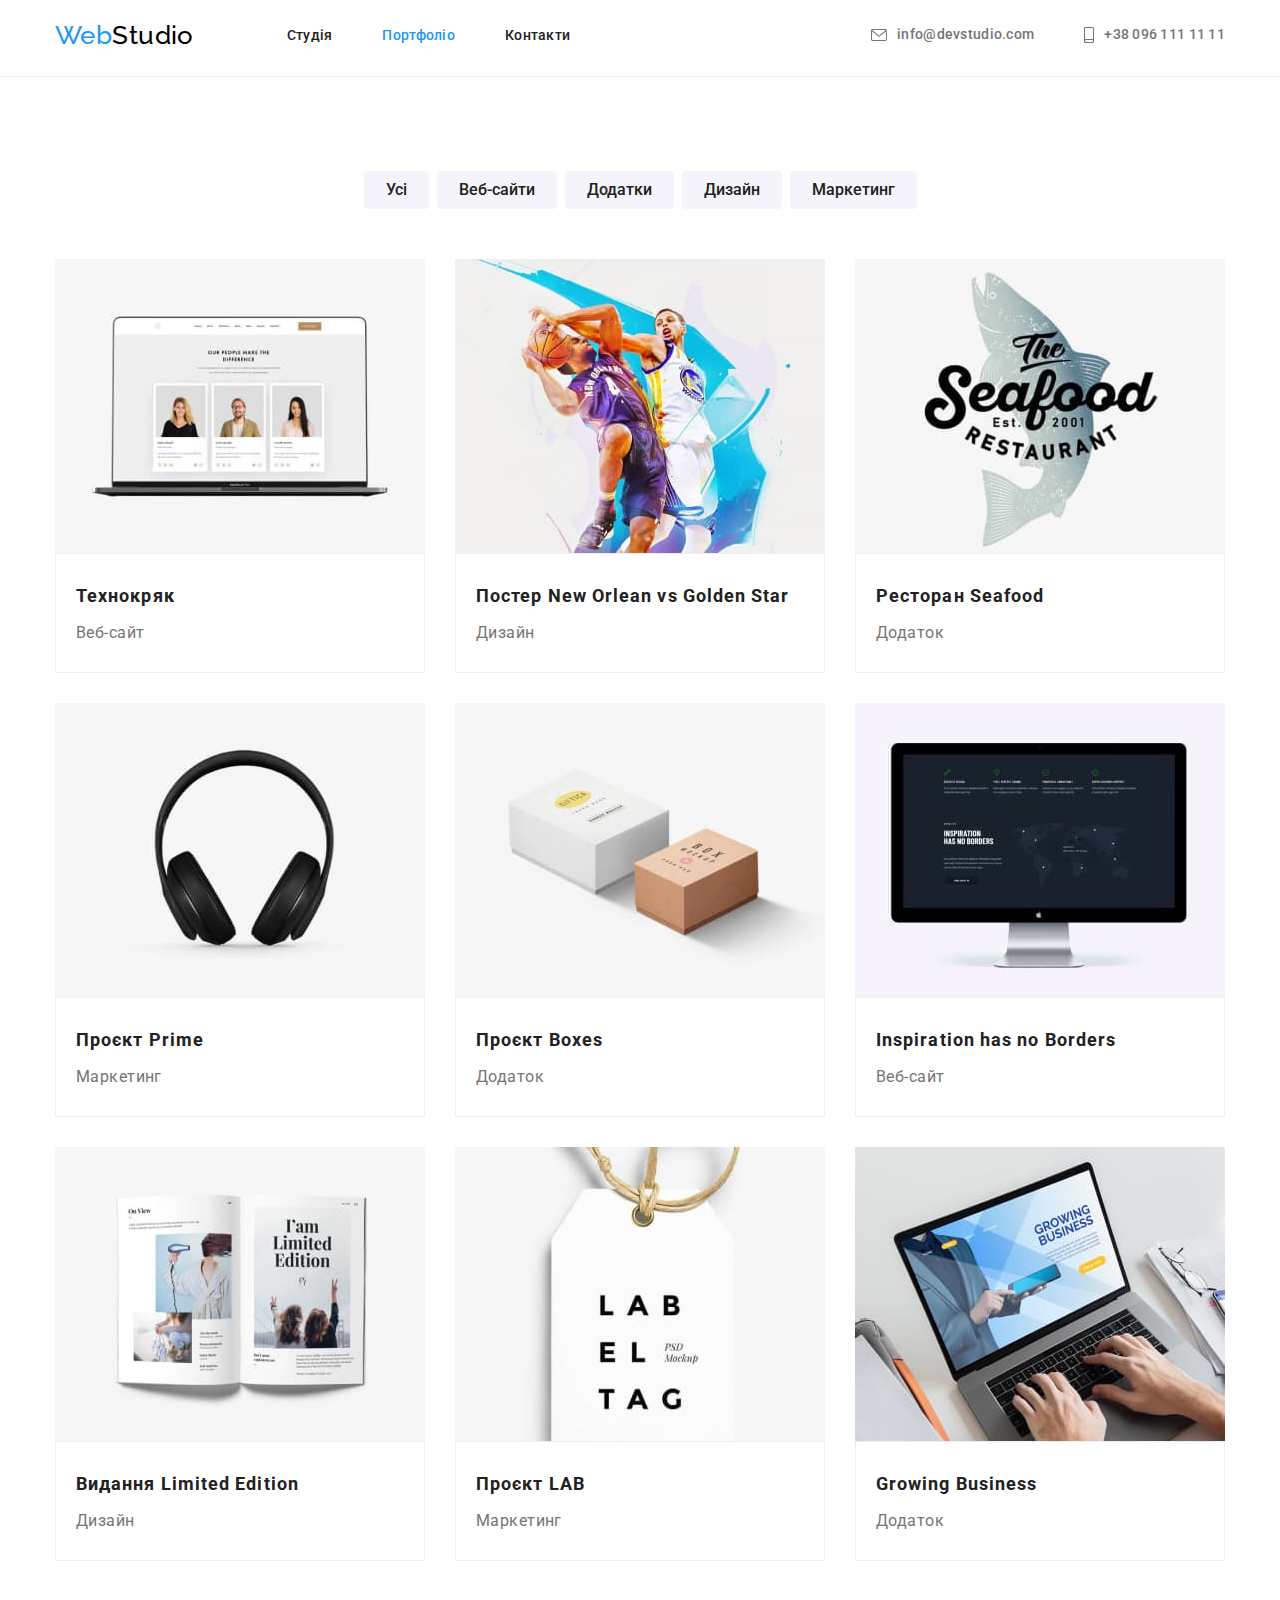
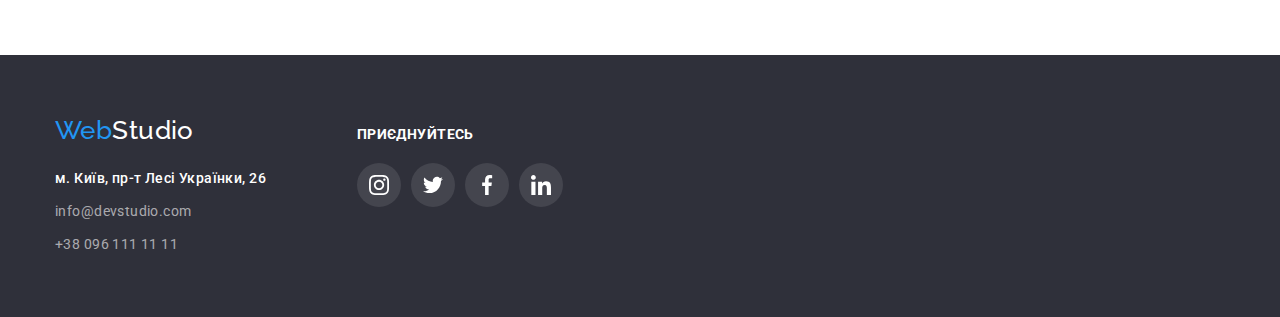
==== portfolio.html @ 6524b2a7 "Додані файли попередньої роботи" ====
<!DOCTYPE html>
<html lang="uk">
  <head>
    <meta charset="UTF-8" />
    <meta http-equiv="X-UA-Compatible" content="IE=edge" />
    <meta name="viewport" content="width=device-width, initial-scale=1.0" />
    <title>Portfolio</title>
    <link
      href="https://fonts.googleapis.com/css2?family=Raleway:wght@700&family=Roboto:wght@400;500;700;900&display=swap"
      rel="stylesheet"
    />
    <link
      rel="stylesheet"
      href="https://cdn.jsdelivr.net/npm/modern-normalize@1.1.0/modern-normalize.min.css"
    />
    <link rel="stylesheet" href="./css/styles.css" />
  </head>

  <body>
    <!-- Header -->
    <header class="page-header">
      <div class="container page-header-container">
        <!-- Nav -->
        <nav class="page-navigation">
          <a class="logo" href="./index.html"
            ><span class="part-web">Web</span>Studio</a
          >
          <ul class="list navigation menu-list">
            <li class="list-item">
              <a class="list-link link" href="./index.html">Студія</a>
            </li>
            <li class="list-item">
              <a class="list-link link current" href="./portfolio.html"
                >Портфоліо</a
              >
            </li>
            <li class="list-item">
              <a class="list-link link" href="">Контакти</a>
            </li>
          </ul>
        </nav>

        <ul class="list menu-list contacts">
          <li>
            <a class="email-header link" href="mailto:info@devstudio.com">
              <svg class="icon-email" width="16" height="12">
                <use href="./images/icons.svg#icon-email"></use></svg
              >info@devstudio.com</a
            >
          </li>
          <li>
            <a class="phone-header link" href="tel:+380961111111">
              <svg class="icon-phone" width="10" height="16">
                <use href="./images/icons.svg#icon-phone"></use></svg
              >+38 096 111 11 11</a
            >
          </li>
        </ul>
      </div>
    </header>
    <!-- Main -->
    <main>
      <!-- Section -->
      <section class="section">
        <div class="container">
          <h1 class="visually-hidden">Портфоліо</h1>
          <ul class="list buttons menu-buttons">
            <li class="item-button">
              <button type="button" class="button-link">Усі</button>
            </li>
            <li class="item-button">
              <button type="button" class="button-link">Веб-сайти</button>
            </li>
            <li class="item-button">
              <button type="button" class="button-link">Додатки</button>
            </li>
            <li class="item-button">
              <button type="button" class="button-link">Дизайн</button>
            </li>
            <li class="item-button">
              <button type="button" class="button-link">Маркетинг</button>
            </li>
          </ul>

          <ul class="list img-block">
            <li class="image img-card">
              <a class="img-card-link" href="">
                <img
                  src="./images/portfolio1.jpg"
                  alt="Сторінка веб-сайту, на якому зображені портфоліо Sara Orant, Luke Jacobs, Claire Olson"
                  width="370"
                />
                <div class="card">
                  <h2 class="title">Технокряк</h2>
                  <p class="open-cards">Веб-сайт</p>
                </div>
              </a>
            </li>
            <li class="image img-card">
              <a class="img-card-link" href="">
                <img
                  src="./images/portfolio2.jpg"
                  alt="Постер з двома баскетболістами"
                  width="370"
                />
                <div class="card">
                  <h2 class="title">Постер New Orlean vs Golden Star</h2>
                  <p class="open-cards">Дизайн</p>
                </div>
              </a>
            </li>
            <li class="image img-card">
              <a class="img-card-link" href="">
                <img
                  src="./images/portfolio3.jpg"
                  alt="Логотип ресторану Seafood  у вигляді риби"
                  width="370"
                />
                <div class="card">
                  <h2 class="title">Ресторан Seafood</h2>
                  <p class="open-cards">Додаток</p>
                </div>
              </a>
            </li>
            <li class="image img-card">
              <a class="img-card-link" href="">
                <img
                  src="./images/portfolio4.jpg"
                  alt="Навушники"
                  width="370"
                />
                <div class="card">
                  <h2 class="title">Проєкт Prime</h2>
                  <p class="open-cards">Маркетинг</p>
                </div>
              </a>
            </li>
            <li class="image img-card">
              <a class="img-card-link" href="">
                <img
                  src="./images/portfolio5.jpg"
                  alt="Коробка білого і коричневого кольорів"
                  width="370"
                />
                <div class="card">
                  <h2 class="title">Проєкт Boxes</h2>
                  <p class="open-cards">Додаток</p>
                </div>
              </a>
            </li>
            <li class="image img-card">
              <a class="img-card-link" href="">
                <img
                  src="./images/portfolio6.jpg"
                  alt="Сторінка веб-сайту Inspiration has no Borders"
                  width="370"
                />
                <div class="card">
                  <h2 class="title">Inspiration has no Borders</h2>
                  <p class="open-cards">Веб-сайт</p>
                </div>
              </a>
            </li>
            <li class="image img-card">
              <a class="img-card-link" href="">
                <img
                  src="./images/portfolio7.jpg"
                  alt="Видання Limited Edition"
                  width="370"
                />
                <div class="card">
                  <h2 class="title">Видання Limited Edition</h2>
                  <p class="open-cards">Дизайн</p>
                </div>
              </a>
            </li>
            <li class="image img-card">
              <a class="img-card-link" href="">
                <img
                  src="./images/portfolio8.jpg"
                  alt="Біла бірка із написом LAB EL TAG"
                  width="370"
                />
                <div class="card">
                  <h2 class="title">Проєкт LAB</h2>
                  <p class="open-cards">Маркетинг</p>
                </div>
              </a>
            </li>
            <li class="image img-card">
              <a class="img-card-link" href="">
                <img
                  src="./images/portfolio9.jpg"
                  alt="На ноутбуці зображений додаток Growing Business"
                  width="370"
                />
                <div class="card">
                  <h2 class="title">Growing Business</h2>
                  <p class="open-cards">Додаток</p>
                </div>
              </a>
            </li>
          </ul>
        </div>
      </section>
    </main>

    <!-- Footer -->
    <footer class="footer-portfolio">
      <div class="container general-footer">
        <div class="contacts-footer">
          <a class="logo" href="./index.html"
            ><span class="part-web">Web</span
            ><span class="part-studio">Studio</span></a
          >
          <address class="footer-address-list">
            <ul class="list footer-link">
              <li class="item-footer-link">
                <a
                  class="address-footer link"
                  href="https://goo.gl/maps/8H2E5bX3g8Qr2Y2R6"
                  target="_blank"
                  rel="noopener noreferrer nofollow "
                  >м. Київ, пр-т Лесі Українки, 26</a
                >
              </li>
              <li class="item-footer-link">
                <a class="email-footer link" href="mailto:info@devstudio.com"
                  >info@devstudio.com</a
                >
              </li>
              <li class="item-footer-link">
                <a class="phone-number-footer link" href="tel:+380961111111"
                  >+38 096 111 11 11</a
                >
              </li>
            </ul>
          </address>
        </div>
        <div class="social-icon-footer">
          <h2 class="title-icon-footer">Приєднуйтесь</h2>
          <ul class="social-list-footer list">
            <li class="social-list-item">
              <a href="" class="icon-footer">
                <svg
                  lang="en"
                  aria-label="instagram icon"
                  class="social-list-icon-footer"
                >
                  <use href="./images/icons.svg#icon-instagram"></use>
                </svg>
              </a>
            </li>
            <li class="social-list-item">
              <a href="" class="icon-footer">
                <svg
                  lang="en"
                  aria-label="twitter icon"
                  class="social-list-icon-footer"
                >
                  <use href="./images/icons.svg#icon-twitter"></use>
                </svg>
              </a>
            </li>
            <li class="social-list-item">
              <a href="" class="icon-footer">
                <svg
                  lang="en"
                  aria-label="facebook icon"
                  class="social-list-icon-footer"
                >
                  <use href="./images/icons.svg#icon-facebook"></use>
                </svg>
              </a>
            </li>
            <li class="social-list-item">
              <a href="" class="icon-footer">
                <svg
                  lang="en"
                  aria-label="linkedin icon"
                  class="social-list-icon-footer"
                >
                  <use href="./images/icons.svg#icon-linkedin"></use>
                </svg>
              </a>
            </li>
          </ul>
        </div>
      </div>
    </footer>
  </body>
</html>
---- css/styles.css ----
:root {
  --accent-color: #2196f3;
  --main-font: "Roboto", sans-serif;
  --secondary-font: "Raleway", sans-serif;
  --main-text-color-dark: #212121;
  --secondary-text-color-dark: #757575;
  --secondary-text-color-light: #ffffff;
  --background-basic: #ffffff;
  --background-hero: #2f303a;
  --background-color-hero: #c4c4c4;
  --background-team: #f5f4fa;
  --background-btn: #f5f4fa;
  --background-footer: #2f303a;
  --footer-contacts-color: rgba(255, 255, 255, 0.6);
  --border-color-header: #ececec;
  --boorder-color-card: #eeeeee;
  --icon-header-color: #757575;
  --icon-hover-color: #ffffff;
  --icon-color: #afb1b8;
  --accent-color-icon: #2196f3;
}

h1,
h2,
h3,
p {
  margin-top: 0;
  margin-bottom: 0;
}
ul,
ol {
  margin-top: 0;
  margin-bottom: 0;
  padding-left: 0;
}
a {
  text-decoration: none;
}
img {
  display: block;
}
button {
  cursor: pointer;
}
div {
  display: block;
}
.logo,
.link {
  text-decoration: none;
  font-weight: 500;
}
.list {
  list-style: none;
}
body {
  font-family: "Roboto", sans-serif;
  font-size: 14px;
  letter-spacing: 0.03em;
  background: var(--background-basic);
  color: var(--secondary-text-color-dark);
}

.container {
  width: 1200px;
  margin-left: auto;
  margin-right: auto;
  padding-left: 15px;
  padding-right: 15px;
}
/* =====HEADER===== */
.page-header-container {
  display: flex;
  align-items: center;
}
.page-header {
  padding-top: 20px;
  padding-bottom: 25px;
  border-bottom: 1px solid var(--border-color-header);
}
.page-navigation {
  display: flex;
  align-items: center;
}
.menu-list {
  display: flex;
}
.list-item:not(:last-child) {
  margin-right: 50px;
}
.logo {
  font-family: "Raleway";
  font-style: normal;
  font-size: 26px;
  line-height: 1.19;
  color: #000000;
  margin-right: 93px;
}
.part-web {
  color: var(--accent-color);
}
.part-studio {
  color: var(--secondary-text-color-light);
}
.list-nav .link {
  color: var(--main-text-color-dark);
}
.list-link {
  line-height: 1.14;
  letter-spacing: 0.02em;
  color: var(--main-text-color-dark);

}
.link:hover,
.link:focus {
  color: var(--accent-color);
}
.list-link.current {
  color: var(--accent-color);
}
.email-header,
.phone-header {
  display: flex;
  height: 20px;
  align-items: center;
  font-weight: 500;
  line-height: 1.14;
  letter-spacing: 0.02em;
  color: var(--secondary-text-color-dark);
  fill: currentColor;
}
.contacts {
  margin-left: auto;
}
.email-header {
  margin-right: 50px;
}

.icon-email {
  margin-right: 10px;
  fill: var(-icon-header-color);
}

.icon-phone {
  margin-right: 10px;
  fill: var(-icon-header-color);
}
.icon-email:hover,
.icon-phone:hover {
  fill: var(--accent-color);
}
.icon-email:focus,
.icon-phone:focus {
  fill: var(--accent-color);
}

/* ====/HEADER======================================== */

/* ====MAIN==== */
.hero {
  background: var(--background-hero);
  padding: 200px 0px;
  background-color: var(--background-color-hero);
  background-image: linear-gradient(
      rgba(47, 48, 58, 0.4),
      rgba(47, 48, 58, 0.4)
    ),
    url("../images/hero/bg.jpg");
  background-position: center;
  background-repeat: no-repeat;
  max-width: 1600px;
  margin-left: auto;
  margin-right: auto;

}
.hero-title {
  font-weight: 900;
  font-size: 44px;
  line-height: 1.36;
  text-align: center;
  letter-spacing: 0.06em;
  text-transform: uppercase;
  color: var(--secondary-text-color-light);
  width: 696px;
  margin-left: auto;
  margin-right: auto;
  margin-bottom: 30px;
}
.modal-button {
  font-family: "Roboto", sans-serif;
  font-style: normal;
  width: 216px;
  height: 50px;
  font-weight: 700;
  font-size: 16px;
  line-height: 1.87;
  display: flex;
  align-items: center;
  text-align: center;
  letter-spacing: 0.06em;
  border: none;
  border-radius: 4px;
  color: var(--secondary-text-color-light);
  background: var(--accent-color);
  margin: auto;
  justify-content: center;
}
.button-link:active,
.button-link:hover,
.button-link:focus {
  color: var(--secondary-text-color-light);
  background-color: var(--accent-color);
  box-shadow: 0px 3px 1px rgba(0, 0, 0, 0.1), 0px 1px 2px rgba(0, 0, 0, 0.08), 0px 2px 2px rgba(0, 0, 0, 0.12);
}
.menu-buttons {
  display: flex;

  margin-bottom: 50px;
  justify-content: center;
  column-gap: 8px;
}

.button-link {
  font-family: inherit;
  font-style: normal;
  font-weight: 500;
  font-size: 16px;
  height: 38px;
  padding: 6px 22px;
  line-height: 1.63;
  text-align: center;
  border: none;
  border-radius: 4px;
  color: var(--main-text-color-dark);
  background: var(--background-btn);
}
.section {
  padding-top: 94px;
  padding-bottom: 94px;
}
.visually-hidden {
  position: absolute;
  white-space: nowrap;
  width: 1px;
  height: 1px;
  overflow: hidden;
  border: 0;
  padding: 0;
  clip: rect(0 0 0 0);
  clip-path: inset(50%);
  margin: -1px;
}
.list-benefits {
  font-size: 14px;
  line-height: 1.14;
  text-transform: uppercase;
  color: var(--main-text-color-dark);
  margin-bottom: 10px;
}
.text-benefits {
  line-height: 1.71;
  color: var(--secondary-text-color-dark);
}
.work {
  padding-bottom: 94px;
}
.secondary-title {
  font-size: 36px;
  line-height: 1.17;
  text-align: center;
  color: var(--main-text-color-dark);
  margin-bottom: 50px;
}
.team {
  background: var(--background-team);
}

.person-block {
  width: 270px;

  background: var(--background-basic);
  box-shadow: 0px 1px 3px rgba(0, 0, 0, 0.12), 0px 1px 1px rgba(0, 0, 0, 0.14),
    0px 2px 1px rgba(0, 0, 0, 0.2);
  border-radius: 0px 0px 4px 4px;
}

.person-card {
  padding-top: 30px;
  padding-bottom: 30px;
}
.person {
  font-weight: 500;
  font-size: 16px;
  line-height: 1.19;
  text-align: center;
  color: var(--main-text-color-dark);
  margin-bottom: 10px;
}
.profession {
  font-size: 16px;
  line-height: 1.19;
  text-align: center;
  margin-bottom: 16px;
  color: var(--secondary-text-color-dark);
}
.social-list {
  display: flex;
  justify-content: center;
  column-gap: 10px;
}
.social-list-link {
  display: flex;
  align-items: center;
  justify-content: center;
  width: 44px;
  height: 44px;
  border-radius: 50%;
    background-color: var(--background-basic);
}

.social-list-link:hover,
.social-list-link:focus {
  background-color: var(--accent-color);
}

.social-list-link:hover .social-list-icon,
.social-list-link:focus .social-list-icon {
  fill: var(--icon-hover-color);
}

.social-list-icon {
  width: 20px;
  height: 20px;
  fill: #afb1b8;
}

.img-block {
  display: flex;
  flex-wrap: wrap;
  gap: 30px;
}
.card-benefits {
  flex-basis: calc((100% - 90px) / 4);
}

.container-benefits {
  display: flex;
}

.icon-benefits {
  display: flex;
  align-items: center;
  justify-content: center;
  margin-bottom: 30px;
  width: 270px;
  height: 120px;
  background-color: var(--background-btn);
  border-radius: 4px;
}

.img-card {
  flex-basis: calc((100% - 60px) / 3);
}

.img-card-team {
  flex-basis: calc((100% - 90px) / 4);
}

.image {
  background: var(--background);
}
.title {
  font-size: 18px;
  line-height: 2;
  letter-spacing: 0.06em;
  margin-bottom: 4px;
  color: var(--main-text-color-dark);
}
.open-cards {
  font-size: 16px;
  line-height: 1.88;
  color: var(--secondary-text-color-dark);
}
.card {
  padding: 24px 20px 24px 20px;
  background: var(--background-basic);
  border-top: none;
  border: 1px solid var(--boorder-color-card);

}

.img-card-link {
  display: block;

}
.img-card-link:hover,
.img-card-link:focus {
  box-shadow: 0px 1px 1px rgba(0, 0, 0, 0.12), 0px 4px 4px rgba(0, 0, 0, 0.06),
    1px 4px 6px rgba(0, 0, 0, 0.16);
}

.clients-item {
  display: flex;
  flex-wrap: wrap;
  gap: 30px;
}
.clients-link {
  display: flex;
  align-items: center;
  justify-content: center;
  width: 170px;
  height: 92px;
  border: 1px solid #afb1b8;
  border-radius: 4px;
  color: var(--icon-color);
  background-color: var(--background-basic);
}
.clients-icon {
  fill: currentColor;
}

.clients-link:hover,
.clients-link:focus {
  color: var(--accent-color-icon) ;
  border-color: var(--accent-color-icon);
}

/* ====/MAIN=============================================== */
/* ====FOOTER==== */
.footer-studio,
.footer-portfolio {
  font-style: normal;
  line-height: 1.71;
  background: var(--background-footer);
  padding-top: 60px;
  padding-bottom: 60px;
}
.logo-footer {
  margin-bottom: 20px;
}
.footer-address-list {
  margin-top: 20px;
}
.item-footer-link:not(:last-child) {
  margin-bottom: 9px;
}

.address-footer {
  font-style: normal;
  color: var(--secondary-text-color-light);
}
.email-footer,
.phone-number-footer {
  font-style: normal;
  font-weight: normal;
  font-size: 14px;
  line-height: 1.71;
  color: var(--footer-contacts-color);
}
.general-footer {
  display: flex;
  align-items: baseline;
}
.contacts-footer {
  margin-right: 70px;
}

.title-icon-footer {
  font-weight: 700;
  font-size: 14px;
  line-height: 1.14;
  text-transform: uppercase;
  color: var(--secondary-text-color-light);
 
}
.social-list-footer {
  display: flex;
  justify-content: center;
  column-gap: 10px;
  margin-top: 20px;
}
.icon-footer {
  display: flex;
  align-items: center;
  justify-content: center;
  width: 44px;
  height: 44px;
  border-radius: 50%;
  background-color: rgba(255, 255, 255, 0.1);
}

.icon-footer:hover,
.icon-footer:focus {
  background-color: var(--accent-color);
}

.social-list-link:hover .social-list-icon,
.social-list-link:focus .social-list-icon {
  fill: var(--icon-hover-color);
}

.social-list-icon-footer {
  width: 20px;
  height: 20px;
  fill: var(--secondary-text-color-light);
}
/* ====/FOOTER============================================= */
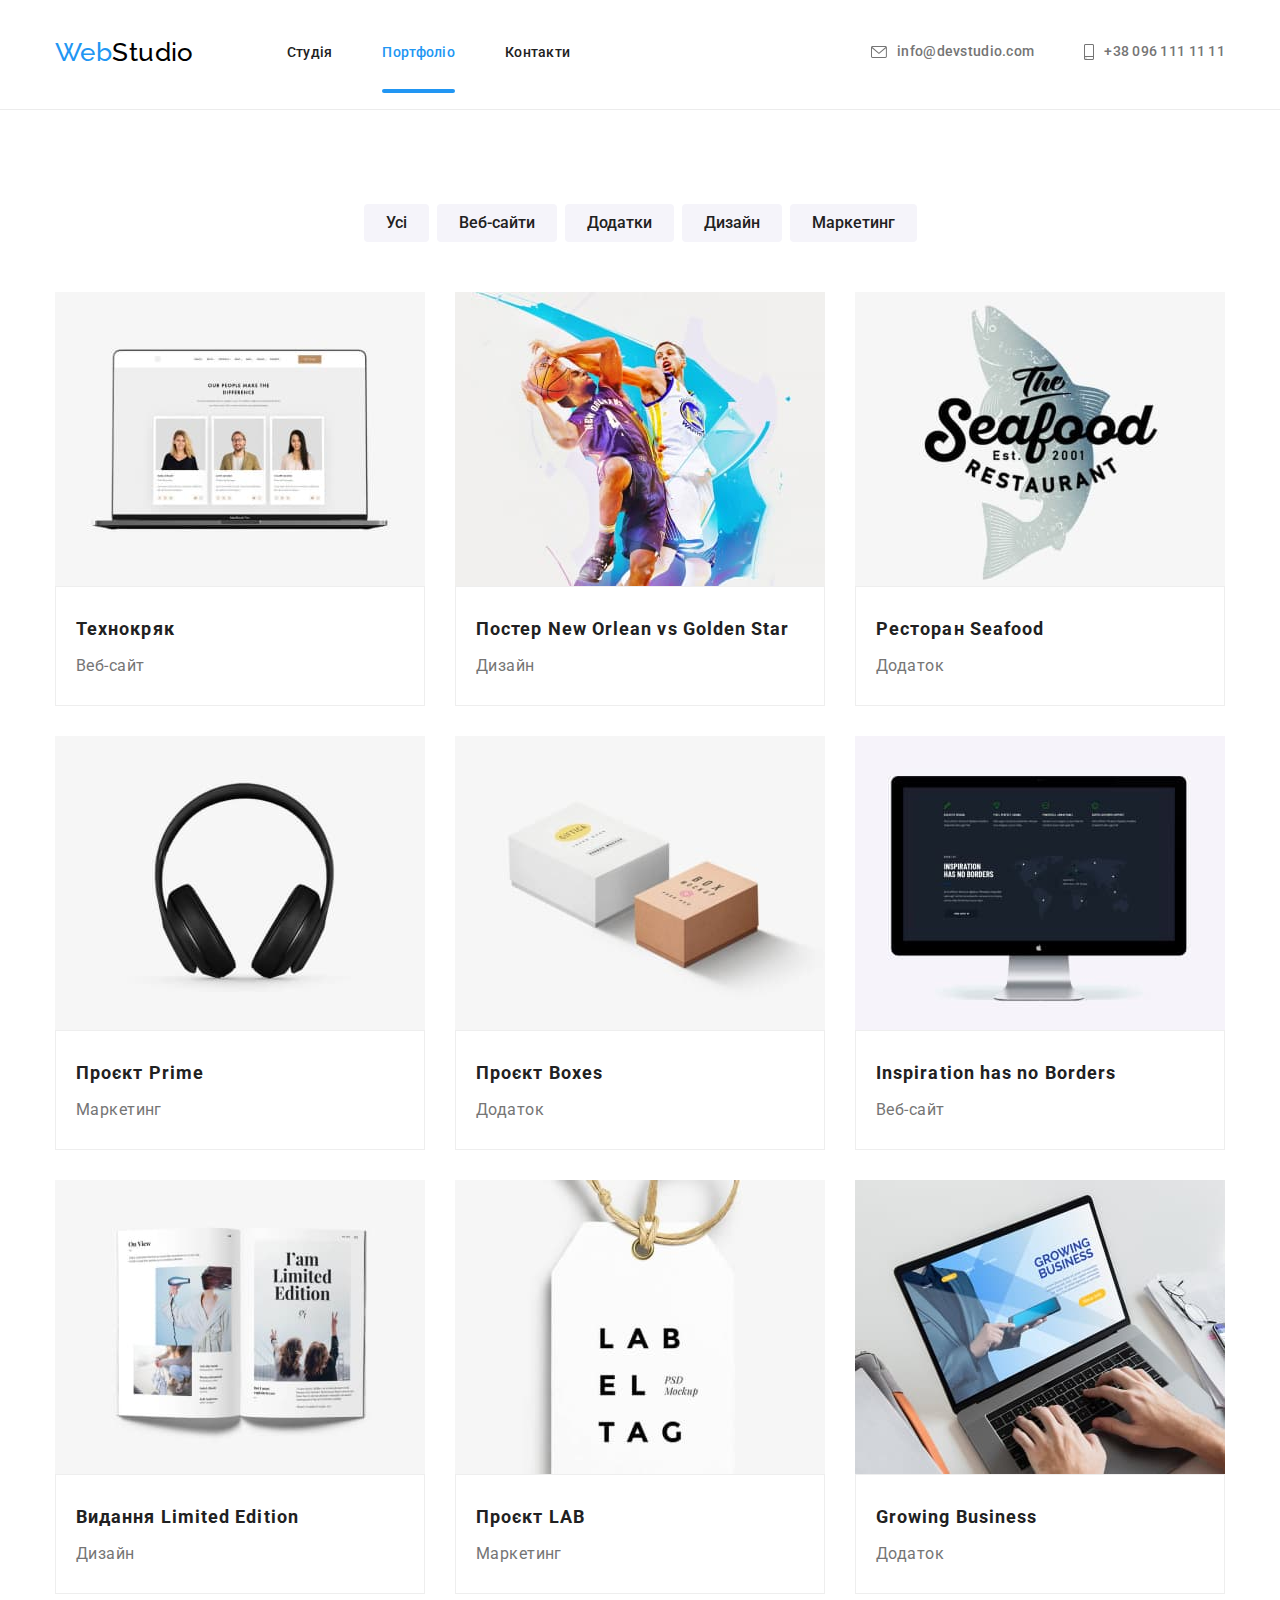
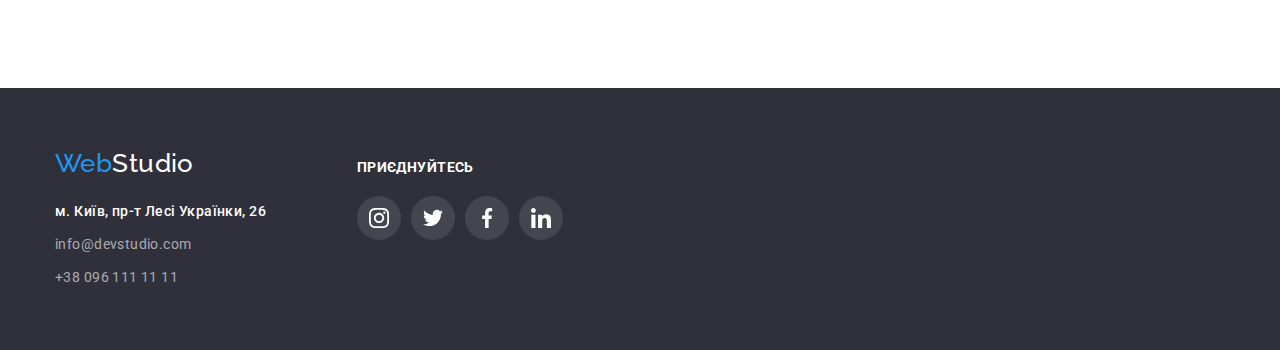
==== commit 050eb02f: "Виконана робота по ТЗ" ====
--- a/portfolio.html
+++ b/portfolio.html
@@ -84,12 +84,19 @@
 
           <ul class="list img-block">
             <li class="image img-card">
-              <a class="img-card-link" href="">
-                <img
-                  src="./images/portfolio1.jpg"
-                  alt="Сторінка веб-сайту, на якому зображені портфоліо Sara Orant, Luke Jacobs, Claire Olson"
-                  width="370"
-                />
+              <a href="#" class="img-card-link">
+                <div class="overlay-portfolio">
+                  <img
+                    src="./images/portfolio1.jpg"
+                    alt="Сторінка веб-сайту, на якому зображені портфоліо Sara Orant, Luke Jacobs, Claire Olson"
+                    width="370"
+                  />
+                  <p class="overlay">
+                    Ресурс пропонує комплексні пропозиції з різним рівнем
+                    функціоналу та сервісів. Все це дозволить відвідувачу
+                    отримати вичерпні відомості про компанію чи приватну особу.
+                  </p>
+                </div>
                 <div class="card">
                   <h2 class="title">Технокряк</h2>
                   <p class="open-cards">Веб-сайт</p>
@@ -97,12 +104,19 @@
               </a>
             </li>
             <li class="image img-card">
-              <a class="img-card-link" href="">
-                <img
-                  src="./images/portfolio2.jpg"
-                  alt="Постер з двома баскетболістами"
-                  width="370"
-                />
+              <a class="img-card-link" href="#">
+                <div class="overlay-portfolio">
+                  <img
+                    src="./images/portfolio2.jpg"
+                    alt="Постер з двома баскетболістами"
+                    width="370"
+                  />
+                  <p class="overlay">
+                    Ресурс пропонує комплексні пропозиції з різним рівнем
+                    функціоналу та сервісів. Все це дозволить відвідувачу
+                    отримати вичерпні відомості про компанію чи приватну особу.
+                  </p>
+                </div>
                 <div class="card">
                   <h2 class="title">Постер New Orlean vs Golden Star</h2>
                   <p class="open-cards">Дизайн</p>
@@ -111,11 +125,18 @@
             </li>
             <li class="image img-card">
               <a class="img-card-link" href="">
-                <img
-                  src="./images/portfolio3.jpg"
-                  alt="Логотип ресторану Seafood  у вигляді риби"
-                  width="370"
-                />
+                <div class="overlay-portfolio">
+                  <img
+                    src="./images/portfolio3.jpg"
+                    alt="Логотип ресторану Seafood  у вигляді риби"
+                    width="370"
+                  />
+                  <p class="overlay">
+                    Ресурс пропонує комплексні пропозиції з різним рівнем
+                    функціоналу та сервісів. Все це дозволить відвідувачу
+                    отримати вичерпні відомості про компанію чи приватну особу.
+                  </p>
+                </div>
                 <div class="card">
                   <h2 class="title">Ресторан Seafood</h2>
                   <p class="open-cards">Додаток</p>
@@ -124,11 +145,18 @@
             </li>
             <li class="image img-card">
               <a class="img-card-link" href="">
-                <img
-                  src="./images/portfolio4.jpg"
-                  alt="Навушники"
-                  width="370"
-                />
+                <div class="overlay-portfolio">
+                  <img
+                    src="./images/portfolio4.jpg"
+                    alt="Навушники"
+                    width="370"
+                  />
+                  <p class="overlay">
+                    Ресурс пропонує комплексні пропозиції з різним рівнем
+                    функціоналу та сервісів. Все це дозволить відвідувачу
+                    отримати вичерпні відомості про компанію чи приватну особу.
+                  </p>
+                </div>
                 <div class="card">
                   <h2 class="title">Проєкт Prime</h2>
                   <p class="open-cards">Маркетинг</p>
@@ -137,11 +165,18 @@
             </li>
             <li class="image img-card">
               <a class="img-card-link" href="">
-                <img
-                  src="./images/portfolio5.jpg"
-                  alt="Коробка білого і коричневого кольорів"
-                  width="370"
-                />
+                <div class="overlay-portfolio">
+                  <img
+                    src="./images/portfolio5.jpg"
+                    alt="Коробка білого і коричневого кольорів"
+                    width="370"
+                  />
+                  <p class="overlay">
+                    Ресурс пропонує комплексні пропозиції з різним рівнем
+                    функціоналу та сервісів. Все це дозволить відвідувачу
+                    отримати вичерпні відомості про компанію чи приватну особу.
+                  </p>
+                </div>
                 <div class="card">
                   <h2 class="title">Проєкт Boxes</h2>
                   <p class="open-cards">Додаток</p>
@@ -150,11 +185,18 @@
             </li>
             <li class="image img-card">
               <a class="img-card-link" href="">
-                <img
-                  src="./images/portfolio6.jpg"
-                  alt="Сторінка веб-сайту Inspiration has no Borders"
-                  width="370"
-                />
+                <div class="overlay-portfolio">
+                  <img
+                    src="./images/portfolio6.jpg"
+                    alt="Сторінка веб-сайту Inspiration has no Borders"
+                    width="370"
+                  />
+                  <p class="overlay">
+                    Ресурс пропонує комплексні пропозиції з різним рівнем
+                    функціоналу та сервісів. Все це дозволить відвідувачу
+                    отримати вичерпні відомості про компанію чи приватну особу.
+                  </p>
+                </div>
                 <div class="card">
                   <h2 class="title">Inspiration has no Borders</h2>
                   <p class="open-cards">Веб-сайт</p>
@@ -163,11 +205,18 @@
             </li>
             <li class="image img-card">
               <a class="img-card-link" href="">
-                <img
-                  src="./images/portfolio7.jpg"
-                  alt="Видання Limited Edition"
-                  width="370"
-                />
+                <div class="overlay-portfolio">
+                  <img
+                    src="./images/portfolio7.jpg"
+                    alt="Видання Limited Edition"
+                    width="370"
+                  />
+                  <p class="overlay">
+                    Ресурс пропонує комплексні пропозиції з різним рівнем
+                    функціоналу та сервісів. Все це дозволить відвідувачу
+                    отримати вичерпні відомості про компанію чи приватну особу.
+                  </p>
+                </div>
                 <div class="card">
                   <h2 class="title">Видання Limited Edition</h2>
                   <p class="open-cards">Дизайн</p>
@@ -176,11 +225,18 @@
             </li>
             <li class="image img-card">
               <a class="img-card-link" href="">
-                <img
-                  src="./images/portfolio8.jpg"
-                  alt="Біла бірка із написом LAB EL TAG"
-                  width="370"
-                />
+                <div class="overlay-portfolio">
+                  <img
+                    src="./images/portfolio8.jpg"
+                    alt="Біла бірка із написом LAB EL TAG"
+                    width="370"
+                  />
+                  <p class="overlay">
+                    Ресурс пропонує комплексні пропозиції з різним рівнем
+                    функціоналу та сервісів. Все це дозволить відвідувачу
+                    отримати вичерпні відомості про компанію чи приватну особу.
+                  </p>
+                </div>
                 <div class="card">
                   <h2 class="title">Проєкт LAB</h2>
                   <p class="open-cards">Маркетинг</p>
@@ -189,11 +245,18 @@
             </li>
             <li class="image img-card">
               <a class="img-card-link" href="">
-                <img
-                  src="./images/portfolio9.jpg"
-                  alt="На ноутбуці зображений додаток Growing Business"
-                  width="370"
-                />
+                <div class="overlay-portfolio">
+                  <img
+                    src="./images/portfolio9.jpg"
+                    alt="На ноутбуці зображений додаток Growing Business"
+                    width="370"
+                  />
+                  <p class="overlay">
+                    Ресурс пропонує комплексні пропозиції з різним рівнем
+                    функціоналу та сервісів. Все це дозволить відвідувачу
+                    отримати вичерпні відомості про компанію чи приватну особу.
+                  </p>
+                </div>
                 <div class="card">
                   <h2 class="title">Growing Business</h2>
                   <p class="open-cards">Додаток</p>
@@ -288,5 +351,6 @@
         </div>
       </div>
     </footer>
+    
   </body>
 </html>
--- a/css/styles.css
+++ b/css/styles.css
@@ -18,6 +18,8 @@
   --icon-hover-color: #ffffff;
   --icon-color: #afb1b8;
   --accent-color-icon: #2196f3;
+  --transition-color: 250ms cubic-bezier(0.4, 0, 0.2, 1);
+  --transition-bgc: 250ms cubic-bezier(0.4, 0, 0.2, 1);
 }
 
 h1,
@@ -76,6 +78,7 @@
 .page-header {
   padding-top: 20px;
   padding-bottom: 25px;
+  
   border-bottom: 1px solid var(--border-color-header);
 }
 .page-navigation {
@@ -105,11 +108,18 @@
 .list-nav .link {
   color: var(--main-text-color-dark);
 }
+
 .list-link {
+  position: relative;
   line-height: 1.14;
   letter-spacing: 0.02em;
+  padding-top: 32px;
+  padding-bottom: 32px;
+  font-weight: 500;
+
+  
   color: var(--main-text-color-dark);
-
+  transition: color var(--transition-color);
 }
 .link:hover,
 .link:focus {
@@ -118,6 +128,18 @@
 .list-link.current {
   color: var(--accent-color);
 }
+
+.current::after{
+  content: "";
+  position: absolute;
+  display: block;
+  width: 100%;
+  height: 4px;
+   bottom: -1px;
+  background-color: var(--accent-color);
+  border-radius: 2px;
+  transition: color var(--transition-color), backgraund var(--transition-bgc);
+}
 .email-header,
 .phone-header {
   display: flex;
@@ -126,8 +148,10 @@
   font-weight: 500;
   line-height: 1.14;
   letter-spacing: 0.02em;
+  padding: 32px 0px;
   color: var(--secondary-text-color-dark);
   fill: currentColor;
+  transition: color var(--transition-color);
 }
 .contacts {
   margin-left: auto;
@@ -171,7 +195,6 @@
   max-width: 1600px;
   margin-left: auto;
   margin-right: auto;
-
 }
 .hero-title {
   font-weight: 900;
@@ -210,7 +233,8 @@
 .button-link:focus {
   color: var(--secondary-text-color-light);
   background-color: var(--accent-color);
-  box-shadow: 0px 3px 1px rgba(0, 0, 0, 0.1), 0px 1px 2px rgba(0, 0, 0, 0.08), 0px 2px 2px rgba(0, 0, 0, 0.12);
+  box-shadow: 0px 3px 1px rgba(0, 0, 0, 0.1), 0px 1px 2px rgba(0, 0, 0, 0.08),
+    0px 2px 2px rgba(0, 0, 0, 0.12);
 }
 .menu-buttons {
   display: flex;
@@ -233,6 +257,8 @@
   border-radius: 4px;
   color: var(--main-text-color-dark);
   background: var(--background-btn);
+  transition: color var(--transition-color),
+    background-color var(--transition-bgc);
 }
 .section {
   padding-top: 94px;
@@ -315,7 +341,8 @@
   width: 44px;
   height: 44px;
   border-radius: 50%;
-    background-color: var(--background-basic);
+  background-color: var(--background-basic);
+  transition: background-color var(--transition-bgc);
 }
 
 .social-list-link:hover,
@@ -331,7 +358,8 @@
 .social-list-icon {
   width: 20px;
   height: 20px;
-  fill: #afb1b8;
+  fill: var(--icon-color);
+  transition: fill var(--transition-color);
 }
 
 .img-block {
@@ -360,6 +388,27 @@
 
 .img-card {
   flex-basis: calc((100% - 60px) / 3);
+}
+.text-card {
+  position: absolute;
+  font-weight: 700;
+    font-size: 14px;
+    line-height: 1.14;
+    text-align: center;
+    letter-spacing: 0.03em;
+    text-transform: uppercase;
+
+    width: 370px;
+    height: 70px;
+    padding: 27px 0px;
+    color: var(--secondary-text-color-light);
+    background: rgba(47, 48, 58, 0.8);
+    transform: translateY(-100%);
+      
+}
+
+.overlay-img-card {
+  position: relative;
 }
 
 .img-card-team {
@@ -386,17 +435,41 @@
   background: var(--background-basic);
   border-top: none;
   border: 1px solid var(--boorder-color-card);
-
 }
 
 .img-card-link {
   display: block;
-
 }
 .img-card-link:hover,
 .img-card-link:focus {
   box-shadow: 0px 1px 1px rgba(0, 0, 0, 0.12), 0px 4px 4px rgba(0, 0, 0, 0.06),
     1px 4px 6px rgba(0, 0, 0, 0.16);
+}
+
+.overlay-portfolio {
+  position: relative;
+  overflow: hidden;
+}
+.overlay {
+  position: absolute;
+  top: 0;
+  left: 0;
+  height: 100%;
+  width: 100%;
+  font-size: 18px;
+  line-height: 1.6;
+  letter-spacing: 0.03em;
+  padding: 63px 24px;
+
+  background-color: rgba(33, 150, 243, 0.9);
+  color: var(--secondary-text-color-light);
+  transform: translateY(100%);
+  transition: transform var(--transition-bgc);
+}
+
+.img-card-link:hover .overlay,
+.img-card-link:focus .overlay {
+  transform: translateY(0%);
 }
 
 .clients-item {
@@ -414,6 +487,7 @@
   border-radius: 4px;
   color: var(--icon-color);
   background-color: var(--background-basic);
+  transition: color var(--transition-color);
 }
 .clients-icon {
   fill: currentColor;
@@ -421,7 +495,7 @@
 
 .clients-link:hover,
 .clients-link:focus {
-  color: var(--accent-color-icon) ;
+  color: var(--accent-color-icon);
   border-color: var(--accent-color-icon);
 }
 
@@ -456,6 +530,7 @@
   font-size: 14px;
   line-height: 1.71;
   color: var(--footer-contacts-color);
+  transition: color var(--transition-color);
 }
 .general-footer {
   display: flex;
@@ -471,7 +546,6 @@
   line-height: 1.14;
   text-transform: uppercase;
   color: var(--secondary-text-color-light);
- 
 }
 .social-list-footer {
   display: flex;
@@ -487,6 +561,7 @@
   height: 44px;
   border-radius: 50%;
   background-color: rgba(255, 255, 255, 0.1);
+  transition: background-color var(--transition-bgc);
 }
 
 .icon-footer:hover,
@@ -505,3 +580,57 @@
   fill: var(--secondary-text-color-light);
 }
 /* ====/FOOTER============================================= */
+
+.backdrop {
+  position: fixed;
+  left: 0px;
+  top: 0px;
+  z-index: 100;
+  width: 100%;
+  height: 100%;
+  
+  
+  background-color: rgba(0, 0, 0, 0.5);
+  transition: opacity 250ms ease, visibility 250ms ease;
+}
+
+.backdrop.is-hidden {
+   opacity: 0;
+  visibility: hidden;
+  pointer-events: none;
+
+}
+
+.modal {
+  position: absolute;
+  top: 50%;
+  left: 50%;
+  transform: translate(-50%, -50%);
+  width: 528px;
+  height: 580px;
+  background-color: var(--background-basic);
+  box-shadow: 0px 1px 3px rgba(0, 0, 0, 0.12), 0px 1px 1px rgba(0, 0, 0, 0.14),
+    0px 2px 1px rgba(0, 0, 0, 0.2);
+  border-radius: 4px;
+  
+}
+
+.modal-close-btn {
+  position: absolute;
+  display: flex;
+  align-items: center;
+  justify-content: center;
+  background-color: transparent;
+  border: 1px solid rgba(0, 0, 0, 0.1);
+  border-radius: 50%;
+  width: 30px;
+  height: 30px;
+  padding: 0;
+  left: auto;
+  top: 8px;
+  right: 8px;
+
+}
+.icon-close {
+  fill: #000000;
+}
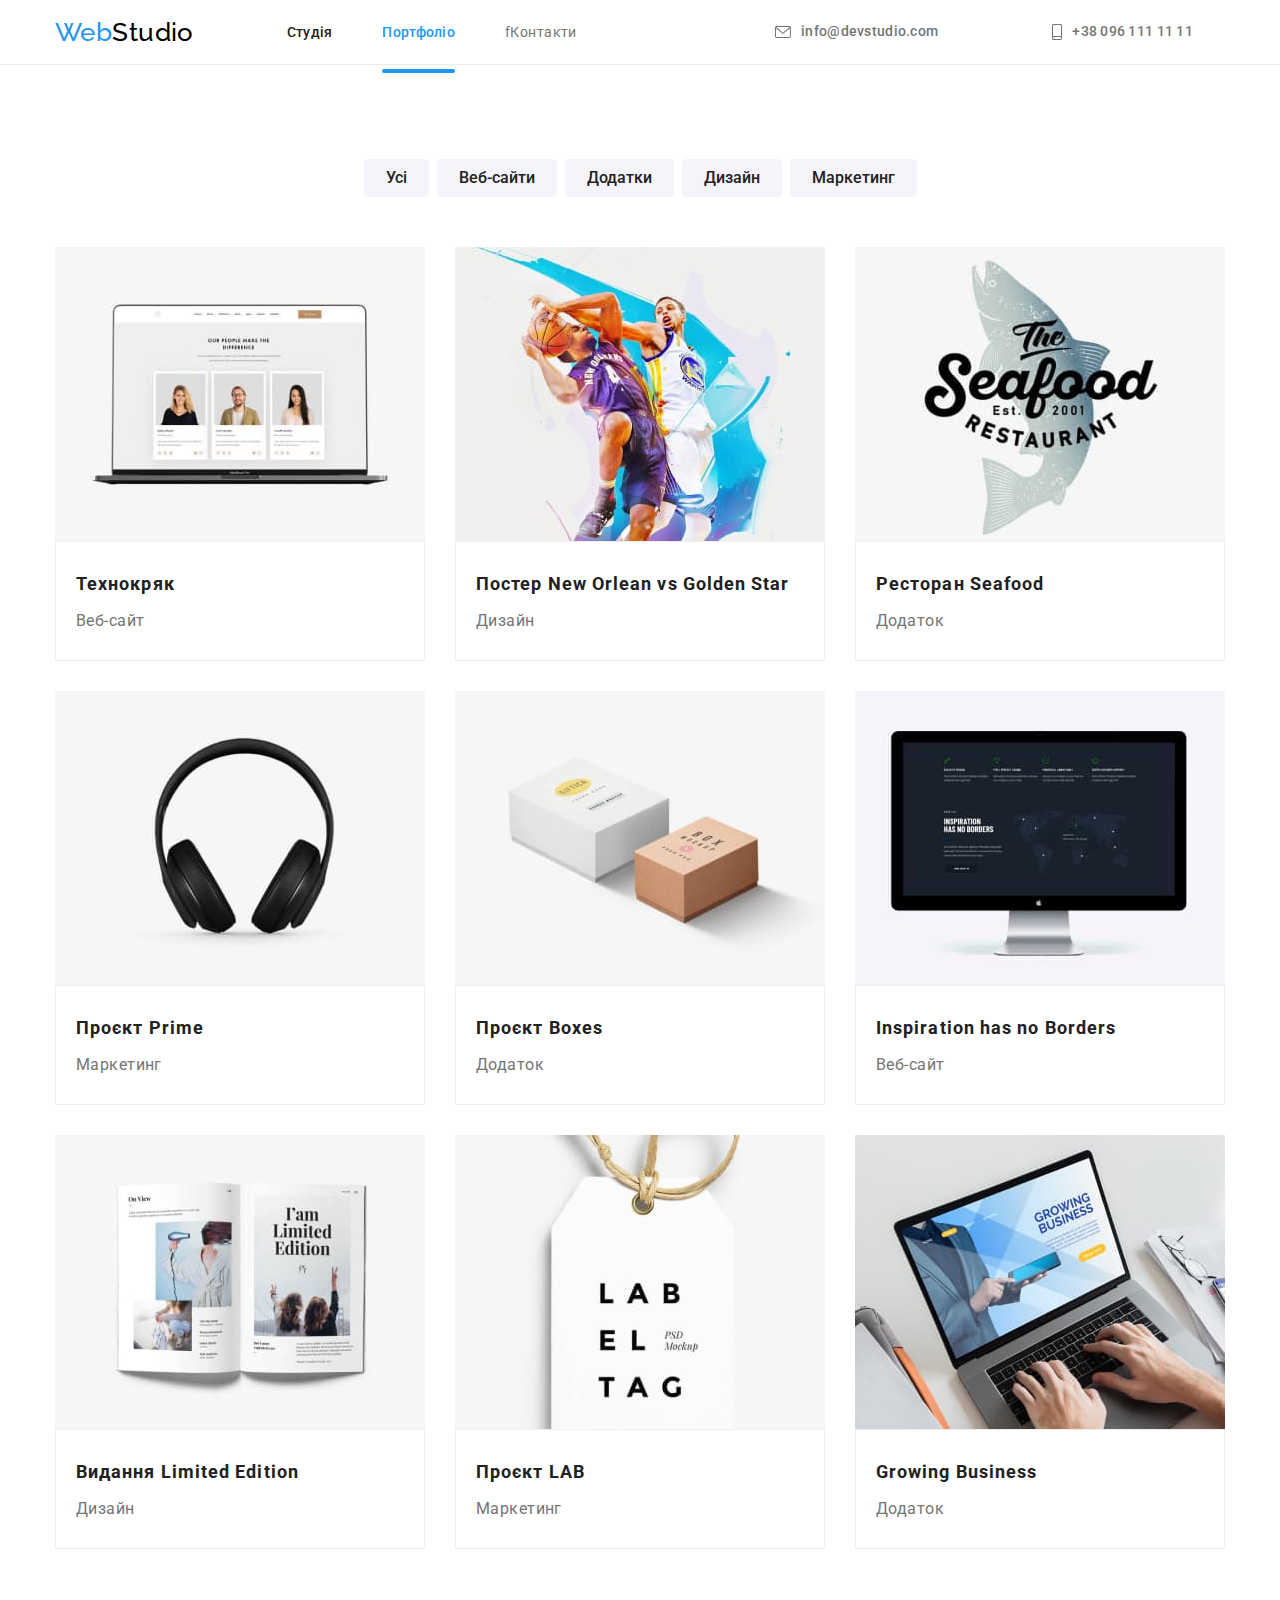
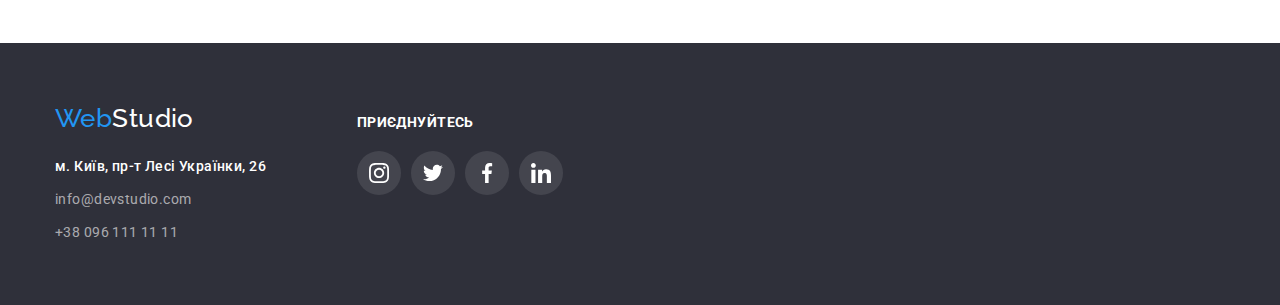
==== commit 1077fcd2: "add change" ====
--- a/portfolio.html
+++ b/portfolio.html
@@ -1,356 +1,285 @@
 <!DOCTYPE html>
 <html lang="uk">
-  <head>
-    <meta charset="UTF-8" />
-    <meta http-equiv="X-UA-Compatible" content="IE=edge" />
-    <meta name="viewport" content="width=device-width, initial-scale=1.0" />
-    <title>Portfolio</title>
-    <link
-      href="https://fonts.googleapis.com/css2?family=Raleway:wght@700&family=Roboto:wght@400;500;700;900&display=swap"
-      rel="stylesheet"
-    />
-    <link
-      rel="stylesheet"
-      href="https://cdn.jsdelivr.net/npm/modern-normalize@1.1.0/modern-normalize.min.css"
-    />
-    <link rel="stylesheet" href="./css/styles.css" />
-  </head>
-
-  <body>
-    <!-- Header -->
-    <header class="page-header">
-      <div class="container page-header-container">
-        <!-- Nav -->
-        <nav class="page-navigation">
-          <a class="logo" href="./index.html"
-            ><span class="part-web">Web</span>Studio</a
-          >
-          <ul class="list navigation menu-list">
-            <li class="list-item">
-              <a class="list-link link" href="./index.html">Студія</a>
+
+<head>
+  <meta charset="UTF-8" />
+  <meta http-equiv="X-UA-Compatible" content="IE=edge" />
+  <meta name="viewport" content="width=device-width, initial-scale=1.0" />
+  <title>Portfolio</title>
+  <link href="https://fonts.googleapis.com/css2?family=Raleway:wght@700&family=Roboto:wght@400;500;700;900&display=swap"
+    rel="stylesheet" />
+  <link rel="stylesheet" href="https://cdn.jsdelivr.net/npm/modern-normalize@1.1.0/modern-normalize.min.css" />
+  <link rel="stylesheet" href="./css/styles.css" />
+</head>
+
+<body>
+  <!-- Header -->
+  <header class="page-header">
+    <div class="container page-header-container">
+      <!-- Nav -->
+      <nav class="page-navigation">
+        <a class="logo" href="./index.html"><span class="part-web">Web</span>Studio</a>
+        <ul class="list navigation menu-list">
+          <li class="list-item">
+            <a class="list-link link" href="./index.html">Студія</a>
+          </li>
+          <li class="list-item">
+            <a class="list-link link current" href="./portfolio.html">Портфоліо</a>
+          </li>
+          <li class="list-item">
+            <a class="list-link link" hre=""></a>fКонтакти</a>
+          </li>
+        </ul>
+      </nav>
+
+      <ul class="list menu-list contacts">
+        <li>
+          <a class="email-header link" href="mailto:info@devstudio.com">
+            <svg class="icon-email" width="16" height="12">
+              <use href="./images/icons.svg#icon-email"></use>
+            </svg>info@devstudio.com</a>
+        </li>
+        <li>
+          <a class="phone-header link" href="tel:+380961111111">
+            <svg class="icon-phone" width="10" height="16">
+              <use href="./images/icons.svg#icon-phone"></use>
+            </svg>+38 096 111 11 11</a>
+        </li>
+      </ul>
+    </div>
+  </header>
+  <!-- Main -->
+  <main>
+    <!-- Section -->
+    <section class="section">
+      <div class="container">
+        <h1 class="visually-hidden">Портфоліо</h1>
+        <ul class="list buttons menu-buttons">
+          <li class="item-button">
+            <button type="button" class="button-link">Усі</button>
+          </li>
+          <li class="item-button">
+            <button type="button" class="button-link">Веб-сайти</button>
+          </li>
+          <li class="item-button">
+            <button type="button" class="button-link">Додатки</button>
+          </li>
+          <li class="item-button">
+            <button type="button" class="button-link">Дизайн</button>
+          </li>
+          <li class="item-button">
+            <button type="button" class="button-link">Маркетинг</button>
+          </li>
+        </ul>
+
+        <ul class="list img-block">
+          <li class="image img-card">
+            <a href="#" class="img-card-link">
+              <div class="overlay-portfolio">
+                <img src="./images/portfolio1.jpg"
+                  alt="Сторінка веб-сайту, на якому зображені портфоліо Sara Orant, Luke Jacobs, Claire Olson"
+                  width="370" />
+                <p class="overlay">
+                  Ресурс пропонує комплексні пропозиції з різним рівнем
+                  функціоналу та сервісів. Все це дозволить відвідувачу
+                  отримати вичерпні відомості про компанію чи приватну особу.
+                </p>
+              </div>
+              <div class="card">
+                <h2 class="title">Технокряк</h2>
+                <p class="open-cards">Веб-сайт</p>
+              </div>
+            </a>
+          </li>
+          <li class="image img-card">
+            <a class="img-card-link" href="#">
+              <div class="overlay-portfolio">
+                <img src="./images/portfolio2.jpg" alt="Постер з двома баскетболістами" width="370" />
+                <p class="overlay">
+                  Ресурс пропонує комплексні пропозиції з різним рівнем
+                  функціоналу та сервісів. Все це дозволить відвідувачу
+                  отримати вичерпні відомості про компанію чи приватну особу.
+                </p>
+              </div>
+              <div class="card">
+                <h2 class="title">Постер New Orlean vs Golden Star</h2>
+                <p class="open-cards">Дизайн</p>
+              </div>
+            </a>
+          </li>
+          <li class="image img-card">
+            <a class="img-card-link" href="">
+              <div class="overlay-portfolio">
+                <img src="./images/portfolio3.jpg" alt="Логотип ресторану Seafood  у вигляді риби" width="370" />
+                <p class="overlay">
+                  Ресурс пропонує комплексні пропозиції з різним рівнем
+                  функціоналу та сервісів. Все це дозволить відвідувачу
+                  отримати вичерпні відомості про компанію чи приватну особу.
+                </p>
+              </div>
+              <div class="card">
+                <h2 class="title">Ресторан Seafood</h2>
+                <p class="open-cards">Додаток</p>
+              </div>
+            </a>
+          </li>
+          <li class="image img-card">
+            <a class="img-card-link" href="">
+              <div class="overlay-portfolio">
+                <img src="./images/portfolio4.jpg" alt="Навушники" width="370" />
+                <p class="overlay">
+                  Ресурс пропонує комплексні пропозиції з різним рівнем
+                  функціоналу та сервісів. Все це дозволить відвідувачу
+                  отримати вичерпні відомості про компанію чи приватну особу.
+                </p>
+              </div>
+              <div class="card">
+                <h2 class="title">Проєкт Prime</h2>
+                <p class="open-cards">Маркетинг</p>
+              </div>
+            </a>
+          </li>
+          <li class="image img-card">
+            <a class="img-card-link" href="">
+              <div class="overlay-portfolio">
+                <img src="./images/portfolio5.jpg" alt="Коробка білого і коричневого кольорів" width="370" />
+                <p class="overlay">
+                  Ресурс пропонує комплексні пропозиції з різним рівнем
+                  функціоналу та сервісів. Все це дозволить відвідувачу
+                  отримати вичерпні відомості про компанію чи приватну особу.
+                </p>
+              </div>
+              <div class="card">
+                <h2 class="title">Проєкт Boxes</h2>
+                <p class="open-cards">Додаток</p>
+              </div>
+            </a>
+          </li>
+          <li class="image img-card">
+            <a class="img-card-link" href="">
+              <div class="overlay-portfolio">
+                <img src="./images/portfolio6.jpg" alt="Сторінка веб-сайту Inspiration has no Borders" width="370" />
+                <p class="overlay">
+                  Ресурс пропонує комплексні пропозиції з різним рівнем
+                  функціоналу та сервісів. Все це дозволить відвідувачу
+                  отримати вичерпні відомості про компанію чи приватну особу.
+                </p>
+              </div>
+              <div class="card">
+                <h2 class="title">Inspiration has no Borders</h2>
+                <p class="open-cards">Веб-сайт</p>
+              </div>
+            </a>
+          </li>
+          <li class="image img-card">
+            <a class="img-card-link" href="">
+              <div class="overlay-portfolio">
+                <img src="./images/portfolio7.jpg" alt="Видання Limited Edition" width="370" />
+                <p class="overlay">
+                  Ресурс пропонує комплексні пропозиції з різним рівнем
+                  функціоналу та сервісів. Все це дозволить відвідувачу
+                  отримати вичерпні відомості про компанію чи приватну особу.
+                </p>
+              </div>
+              <div class="card">
+                <h2 class="title">Видання Limited Edition</h2>
+                <p class="open-cards">Дизайн</p>
+              </div>
+            </a>
+          </li>
+          <li class="image img-card">
+            <a class="img-card-link" href="">
+              <div class="overlay-portfolio">
+                <img src="./images/portfolio8.jpg" alt="Біла бірка із написом LAB EL TAG" width="370" />
+                <p class="overlay">
+                  Ресурс пропонує комплексні пропозиції з різним рівнем
+                  функціоналу та сервісів. Все це дозволить відвідувачу
+                  отримати вичерпні відомості про компанію чи приватну особу.
+                </p>
+              </div>
+              <div class="card">
+                <h2 class="title">Проєкт LAB</h2>
+                <p class="open-cards">Маркетинг</p>
+              </div>
+            </a>
+          </li>
+          <li class="image img-card">
+            <a class="img-card-link" href="">
+              <div class="overlay-portfolio">
+                <img src="./images/portfolio9.jpg" alt="На ноутбуці зображений додаток Growing Business" width="370" />
+                <p class="overlay">
+                  Ресурс пропонує комплексні пропозиції з різним рівнем
+                  функціоналу та сервісів. Все це дозволить відвідувачу
+                  отримати вичерпні відомості про компанію чи приватну особу.
+                </p>
+              </div>
+              <div class="card">
+                <h2 class="title">Growing Business</h2>
+                <p class="open-cards">Додаток</p>
+              </div>
+            </a>
+          </li>
+        </ul>
+      </div>
+    </section>
+  </main>
+
+  <!-- Footer -->
+  <footer class="footer-portfolio">
+    <div class="container general-footer">
+      <div class="contacts-footer">
+        <a class="logo" href="./index.html"><span class="part-web">Web</span><span class="part-studio">Studio</span></a>
+        <address class="footer-address-list">
+          <ul class="list footer-link">
+            <li class="item-footer-link">
+              <a class="address-footer link" href="https://goo.gl/maps/8H2E5bX3g8Qr2Y2R6" target="_blank"
+                rel="noopener noreferrer nofollow ">м. Київ, пр-т Лесі Українки, 26</a>
             </li>
-            <li class="list-item">
-              <a class="list-link link current" href="./portfolio.html"
-                >Портфоліо</a
-              >
+            <li class="item-footer-link">
+              <a class="email-footer link" href="mailto:info@devstudio.com">info@devstudio.com</a>
             </li>
-            <li class="list-item">
-              <a class="list-link link" href="">Контакти</a>
+            <li class="item-footer-link">
+              <a class="phone-number-footer link" href="tel:+380961111111">+38 096 111 11 11</a>
             </li>
           </ul>
-        </nav>
-
-        <ul class="list menu-list contacts">
-          <li>
-            <a class="email-header link" href="mailto:info@devstudio.com">
-              <svg class="icon-email" width="16" height="12">
-                <use href="./images/icons.svg#icon-email"></use></svg
-              >info@devstudio.com</a
-            >
-          </li>
-          <li>
-            <a class="phone-header link" href="tel:+380961111111">
-              <svg class="icon-phone" width="10" height="16">
-                <use href="./images/icons.svg#icon-phone"></use></svg
-              >+38 096 111 11 11</a
-            >
-          </li>
-        </ul>
+        </address>
       </div>
-    </header>
-    <!-- Main -->
-    <main>
-      <!-- Section -->
-      <section class="section">
-        <div class="container">
-          <h1 class="visually-hidden">Портфоліо</h1>
-          <ul class="list buttons menu-buttons">
-            <li class="item-button">
-              <button type="button" class="button-link">Усі</button>
-            </li>
-            <li class="item-button">
-              <button type="button" class="button-link">Веб-сайти</button>
-            </li>
-            <li class="item-button">
-              <button type="button" class="button-link">Додатки</button>
-            </li>
-            <li class="item-button">
-              <button type="button" class="button-link">Дизайн</button>
-            </li>
-            <li class="item-button">
-              <button type="button" class="button-link">Маркетинг</button>
-            </li>
-          </ul>
-
-          <ul class="list img-block">
-            <li class="image img-card">
-              <a href="#" class="img-card-link">
-                <div class="overlay-portfolio">
-                  <img
-                    src="./images/portfolio1.jpg"
-                    alt="Сторінка веб-сайту, на якому зображені портфоліо Sara Orant, Luke Jacobs, Claire Olson"
-                    width="370"
-                  />
-                  <p class="overlay">
-                    Ресурс пропонує комплексні пропозиції з різним рівнем
-                    функціоналу та сервісів. Все це дозволить відвідувачу
-                    отримати вичерпні відомості про компанію чи приватну особу.
-                  </p>
-                </div>
-                <div class="card">
-                  <h2 class="title">Технокряк</h2>
-                  <p class="open-cards">Веб-сайт</p>
-                </div>
-              </a>
-            </li>
-            <li class="image img-card">
-              <a class="img-card-link" href="#">
-                <div class="overlay-portfolio">
-                  <img
-                    src="./images/portfolio2.jpg"
-                    alt="Постер з двома баскетболістами"
-                    width="370"
-                  />
-                  <p class="overlay">
-                    Ресурс пропонує комплексні пропозиції з різним рівнем
-                    функціоналу та сервісів. Все це дозволить відвідувачу
-                    отримати вичерпні відомості про компанію чи приватну особу.
-                  </p>
-                </div>
-                <div class="card">
-                  <h2 class="title">Постер New Orlean vs Golden Star</h2>
-                  <p class="open-cards">Дизайн</p>
-                </div>
-              </a>
-            </li>
-            <li class="image img-card">
-              <a class="img-card-link" href="">
-                <div class="overlay-portfolio">
-                  <img
-                    src="./images/portfolio3.jpg"
-                    alt="Логотип ресторану Seafood  у вигляді риби"
-                    width="370"
-                  />
-                  <p class="overlay">
-                    Ресурс пропонує комплексні пропозиції з різним рівнем
-                    функціоналу та сервісів. Все це дозволить відвідувачу
-                    отримати вичерпні відомості про компанію чи приватну особу.
-                  </p>
-                </div>
-                <div class="card">
-                  <h2 class="title">Ресторан Seafood</h2>
-                  <p class="open-cards">Додаток</p>
-                </div>
-              </a>
-            </li>
-            <li class="image img-card">
-              <a class="img-card-link" href="">
-                <div class="overlay-portfolio">
-                  <img
-                    src="./images/portfolio4.jpg"
-                    alt="Навушники"
-                    width="370"
-                  />
-                  <p class="overlay">
-                    Ресурс пропонує комплексні пропозиції з різним рівнем
-                    функціоналу та сервісів. Все це дозволить відвідувачу
-                    отримати вичерпні відомості про компанію чи приватну особу.
-                  </p>
-                </div>
-                <div class="card">
-                  <h2 class="title">Проєкт Prime</h2>
-                  <p class="open-cards">Маркетинг</p>
-                </div>
-              </a>
-            </li>
-            <li class="image img-card">
-              <a class="img-card-link" href="">
-                <div class="overlay-portfolio">
-                  <img
-                    src="./images/portfolio5.jpg"
-                    alt="Коробка білого і коричневого кольорів"
-                    width="370"
-                  />
-                  <p class="overlay">
-                    Ресурс пропонує комплексні пропозиції з різним рівнем
-                    функціоналу та сервісів. Все це дозволить відвідувачу
-                    отримати вичерпні відомості про компанію чи приватну особу.
-                  </p>
-                </div>
-                <div class="card">
-                  <h2 class="title">Проєкт Boxes</h2>
-                  <p class="open-cards">Додаток</p>
-                </div>
-              </a>
-            </li>
-            <li class="image img-card">
-              <a class="img-card-link" href="">
-                <div class="overlay-portfolio">
-                  <img
-                    src="./images/portfolio6.jpg"
-                    alt="Сторінка веб-сайту Inspiration has no Borders"
-                    width="370"
-                  />
-                  <p class="overlay">
-                    Ресурс пропонує комплексні пропозиції з різним рівнем
-                    функціоналу та сервісів. Все це дозволить відвідувачу
-                    отримати вичерпні відомості про компанію чи приватну особу.
-                  </p>
-                </div>
-                <div class="card">
-                  <h2 class="title">Inspiration has no Borders</h2>
-                  <p class="open-cards">Веб-сайт</p>
-                </div>
-              </a>
-            </li>
-            <li class="image img-card">
-              <a class="img-card-link" href="">
-                <div class="overlay-portfolio">
-                  <img
-                    src="./images/portfolio7.jpg"
-                    alt="Видання Limited Edition"
-                    width="370"
-                  />
-                  <p class="overlay">
-                    Ресурс пропонує комплексні пропозиції з різним рівнем
-                    функціоналу та сервісів. Все це дозволить відвідувачу
-                    отримати вичерпні відомості про компанію чи приватну особу.
-                  </p>
-                </div>
-                <div class="card">
-                  <h2 class="title">Видання Limited Edition</h2>
-                  <p class="open-cards">Дизайн</p>
-                </div>
-              </a>
-            </li>
-            <li class="image img-card">
-              <a class="img-card-link" href="">
-                <div class="overlay-portfolio">
-                  <img
-                    src="./images/portfolio8.jpg"
-                    alt="Біла бірка із написом LAB EL TAG"
-                    width="370"
-                  />
-                  <p class="overlay">
-                    Ресурс пропонує комплексні пропозиції з різним рівнем
-                    функціоналу та сервісів. Все це дозволить відвідувачу
-                    отримати вичерпні відомості про компанію чи приватну особу.
-                  </p>
-                </div>
-                <div class="card">
-                  <h2 class="title">Проєкт LAB</h2>
-                  <p class="open-cards">Маркетинг</p>
-                </div>
-              </a>
-            </li>
-            <li class="image img-card">
-              <a class="img-card-link" href="">
-                <div class="overlay-portfolio">
-                  <img
-                    src="./images/portfolio9.jpg"
-                    alt="На ноутбуці зображений додаток Growing Business"
-                    width="370"
-                  />
-                  <p class="overlay">
-                    Ресурс пропонує комплексні пропозиції з різним рівнем
-                    функціоналу та сервісів. Все це дозволить відвідувачу
-                    отримати вичерпні відомості про компанію чи приватну особу.
-                  </p>
-                </div>
-                <div class="card">
-                  <h2 class="title">Growing Business</h2>
-                  <p class="open-cards">Додаток</p>
-                </div>
-              </a>
-            </li>
-          </ul>
-        </div>
-      </section>
-    </main>
-
-    <!-- Footer -->
-    <footer class="footer-portfolio">
-      <div class="container general-footer">
-        <div class="contacts-footer">
-          <a class="logo" href="./index.html"
-            ><span class="part-web">Web</span
-            ><span class="part-studio">Studio</span></a
-          >
-          <address class="footer-address-list">
-            <ul class="list footer-link">
-              <li class="item-footer-link">
-                <a
-                  class="address-footer link"
-                  href="https://goo.gl/maps/8H2E5bX3g8Qr2Y2R6"
-                  target="_blank"
-                  rel="noopener noreferrer nofollow "
-                  >м. Київ, пр-т Лесі Українки, 26</a
-                >
-              </li>
-              <li class="item-footer-link">
-                <a class="email-footer link" href="mailto:info@devstudio.com"
-                  >info@devstudio.com</a
-                >
-              </li>
-              <li class="item-footer-link">
-                <a class="phone-number-footer link" href="tel:+380961111111"
-                  >+38 096 111 11 11</a
-                >
-              </li>
-            </ul>
-          </address>
-        </div>
-        <div class="social-icon-footer">
-          <h2 class="title-icon-footer">Приєднуйтесь</h2>
-          <ul class="social-list-footer list">
-            <li class="social-list-item">
-              <a href="" class="icon-footer">
-                <svg
-                  lang="en"
-                  aria-label="instagram icon"
-                  class="social-list-icon-footer"
-                >
-                  <use href="./images/icons.svg#icon-instagram"></use>
-                </svg>
-              </a>
-            </li>
-            <li class="social-list-item">
-              <a href="" class="icon-footer">
-                <svg
-                  lang="en"
-                  aria-label="twitter icon"
-                  class="social-list-icon-footer"
-                >
-                  <use href="./images/icons.svg#icon-twitter"></use>
-                </svg>
-              </a>
-            </li>
-            <li class="social-list-item">
-              <a href="" class="icon-footer">
-                <svg
-                  lang="en"
-                  aria-label="facebook icon"
-                  class="social-list-icon-footer"
-                >
-                  <use href="./images/icons.svg#icon-facebook"></use>
-                </svg>
-              </a>
-            </li>
-            <li class="social-list-item">
-              <a href="" class="icon-footer">
-                <svg
-                  lang="en"
-                  aria-label="linkedin icon"
-                  class="social-list-icon-footer"
-                >
-                  <use href="./images/icons.svg#icon-linkedin"></use>
-                </svg>
-              </a>
-            </li>
-          </ul>
-        </div>
+      <div class="social-icon-footer">
+        <h2 class="title-icon-footer">Приєднуйтесь</h2>
+        <ul class="social-list-footer list">
+          <li class="social-list-item">
+            <a href="" class="icon-footer">
+              <svg lang="en" aria-label="instagram icon" class="social-list-icon-footer">
+                <use href="./images/icons.svg#icon-instagram"></use>
+              </svg>
+            </a>
+          </li>
+          <li class="social-list-item">
+            <a href="" class="icon-footer">
+              <svg lang="en" aria-label="twitter icon" class="social-list-icon-footer">
+                <use href="./images/icons.svg#icon-twitter"></use>
+              </svg>
+            </a>
+          </li>
+          <li class="social-list-item">
+            <a href="" class="icon-footer">
+              <svg lang="en" aria-label="facebook icon" class="social-list-icon-footer">
+                <use href="./images/icons.svg#icon-facebook"></use>
+              </svg>
+            </a>
+          </li>
+          <li class="social-list-item">
+            <a href="" class="icon-footer">
+              <svg lang="en" aria-label="linkedin icon" class="social-list-icon-footer">
+                <use href="./images/icons.svg#icon-linkedin"></use>
+              </svg>
+            </a>
+          </li>
+        </ul>
       </div>
-    </footer>
-    
-  </body>
-</html>
+    </div>
+  </footer>
+
+</body>
+
+</html>--- a/css/styles.css
+++ b/css/styles.css
@@ -29,32 +29,40 @@
   margin-top: 0;
   margin-bottom: 0;
 }
+
 ul,
 ol {
   margin-top: 0;
   margin-bottom: 0;
   padding-left: 0;
 }
+
 a {
   text-decoration: none;
 }
+
 img {
   display: block;
 }
+
 button {
   cursor: pointer;
 }
+
 div {
   display: block;
 }
+
 .logo,
 .link {
   text-decoration: none;
   font-weight: 500;
 }
+
 .list {
   list-style: none;
 }
+
 body {
   font-family: "Roboto", sans-serif;
   font-size: 14px;
@@ -70,27 +78,33 @@
   padding-left: 15px;
   padding-right: 15px;
 }
+
 /* =====HEADER===== */
 .page-header-container {
   display: flex;
   align-items: center;
 }
+
 .page-header {
-  padding-top: 20px;
-  padding-bottom: 25px;
-  
+  /* padding-top: 20px;
+  padding-bottom: 25px; */
+
   border-bottom: 1px solid var(--border-color-header);
 }
+
 .page-navigation {
   display: flex;
   align-items: center;
 }
+
 .menu-list {
   display: flex;
 }
+
 .list-item:not(:last-child) {
   margin-right: 50px;
 }
+
 .logo {
   font-family: "Raleway";
   font-style: normal;
@@ -99,12 +113,15 @@
   color: #000000;
   margin-right: 93px;
 }
+
 .part-web {
   color: var(--accent-color);
 }
+
 .part-studio {
   color: var(--secondary-text-color-light);
 }
+
 .list-nav .link {
   color: var(--main-text-color-dark);
 }
@@ -117,29 +134,32 @@
   padding-bottom: 32px;
   font-weight: 500;
 
-  
+
   color: var(--main-text-color-dark);
   transition: color var(--transition-color);
 }
+
 .link:hover,
 .link:focus {
   color: var(--accent-color);
 }
+
 .list-link.current {
   color: var(--accent-color);
 }
 
-.current::after{
+.current::after {
   content: "";
   position: absolute;
   display: block;
   width: 100%;
   height: 4px;
-   bottom: -1px;
+  bottom: -1px;
   background-color: var(--accent-color);
   border-radius: 2px;
   transition: color var(--transition-color), backgraund var(--transition-bgc);
 }
+
 .email-header,
 .phone-header {
   display: flex;
@@ -148,14 +168,16 @@
   font-weight: 500;
   line-height: 1.14;
   letter-spacing: 0.02em;
-  padding: 32px 0px;
+  padding: 32px 32px;
   color: var(--secondary-text-color-dark);
   fill: currentColor;
   transition: color var(--transition-color);
 }
+
 .contacts {
   margin-left: auto;
 }
+
 .email-header {
   margin-right: 50px;
 }
@@ -169,10 +191,12 @@
   margin-right: 10px;
   fill: var(-icon-header-color);
 }
+
 .icon-email:hover,
 .icon-phone:hover {
   fill: var(--accent-color);
 }
+
 .icon-email:focus,
 .icon-phone:focus {
   fill: var(--accent-color);
@@ -185,10 +209,8 @@
   background: var(--background-hero);
   padding: 200px 0px;
   background-color: var(--background-color-hero);
-  background-image: linear-gradient(
-      rgba(47, 48, 58, 0.4),
-      rgba(47, 48, 58, 0.4)
-    ),
+  background-image: linear-gradient(rgba(47, 48, 58, 0.4),
+      rgba(47, 48, 58, 0.4)),
     url("../images/hero/bg.jpg");
   background-position: center;
   background-repeat: no-repeat;
@@ -196,6 +218,7 @@
   margin-left: auto;
   margin-right: auto;
 }
+
 .hero-title {
   font-weight: 900;
   font-size: 44px;
@@ -209,6 +232,7 @@
   margin-right: auto;
   margin-bottom: 30px;
 }
+
 .modal-button {
   font-family: "Roboto", sans-serif;
   font-style: normal;
@@ -228,6 +252,7 @@
   margin: auto;
   justify-content: center;
 }
+
 .button-link:active,
 .button-link:hover,
 .button-link:focus {
@@ -236,6 +261,7 @@
   box-shadow: 0px 3px 1px rgba(0, 0, 0, 0.1), 0px 1px 2px rgba(0, 0, 0, 0.08),
     0px 2px 2px rgba(0, 0, 0, 0.12);
 }
+
 .menu-buttons {
   display: flex;
 
@@ -260,10 +286,12 @@
   transition: color var(--transition-color),
     background-color var(--transition-bgc);
 }
+
 .section {
   padding-top: 94px;
   padding-bottom: 94px;
 }
+
 .visually-hidden {
   position: absolute;
   white-space: nowrap;
@@ -276,6 +304,7 @@
   clip-path: inset(50%);
   margin: -1px;
 }
+
 .list-benefits {
   font-size: 14px;
   line-height: 1.14;
@@ -283,13 +312,16 @@
   color: var(--main-text-color-dark);
   margin-bottom: 10px;
 }
+
 .text-benefits {
   line-height: 1.71;
   color: var(--secondary-text-color-dark);
 }
+
 .work {
   padding-bottom: 94px;
 }
+
 .secondary-title {
   font-size: 36px;
   line-height: 1.17;
@@ -297,6 +329,7 @@
   color: var(--main-text-color-dark);
   margin-bottom: 50px;
 }
+
 .team {
   background: var(--background-team);
 }
@@ -314,6 +347,7 @@
   padding-top: 30px;
   padding-bottom: 30px;
 }
+
 .person {
   font-weight: 500;
   font-size: 16px;
@@ -322,6 +356,7 @@
   color: var(--main-text-color-dark);
   margin-bottom: 10px;
 }
+
 .profession {
   font-size: 16px;
   line-height: 1.19;
@@ -329,11 +364,13 @@
   margin-bottom: 16px;
   color: var(--secondary-text-color-dark);
 }
+
 .social-list {
   display: flex;
   justify-content: center;
   column-gap: 10px;
 }
+
 .social-list-link {
   display: flex;
   align-items: center;
@@ -367,6 +404,7 @@
   flex-wrap: wrap;
   gap: 30px;
 }
+
 .card-benefits {
   flex-basis: calc((100% - 90px) / 4);
 }
@@ -389,22 +427,23 @@
 .img-card {
   flex-basis: calc((100% - 60px) / 3);
 }
+
 .text-card {
   position: absolute;
   font-weight: 700;
-    font-size: 14px;
-    line-height: 1.14;
-    text-align: center;
-    letter-spacing: 0.03em;
-    text-transform: uppercase;
-
-    width: 370px;
-    height: 70px;
-    padding: 27px 0px;
-    color: var(--secondary-text-color-light);
-    background: rgba(47, 48, 58, 0.8);
-    transform: translateY(-100%);
-      
+  font-size: 14px;
+  line-height: 1.14;
+  text-align: center;
+  letter-spacing: 0.03em;
+  text-transform: uppercase;
+
+  width: 370px;
+  height: 70px;
+  padding: 27px 0px;
+  color: var(--secondary-text-color-light);
+  background: rgba(47, 48, 58, 0.8);
+  transform: translateY(-100%);
+
 }
 
 .overlay-img-card {
@@ -418,6 +457,7 @@
 .image {
   background: var(--background);
 }
+
 .title {
   font-size: 18px;
   line-height: 2;
@@ -425,11 +465,13 @@
   margin-bottom: 4px;
   color: var(--main-text-color-dark);
 }
+
 .open-cards {
   font-size: 16px;
   line-height: 1.88;
   color: var(--secondary-text-color-dark);
 }
+
 .card {
   padding: 24px 20px 24px 20px;
   background: var(--background-basic);
@@ -440,6 +482,7 @@
 .img-card-link {
   display: block;
 }
+
 .img-card-link:hover,
 .img-card-link:focus {
   box-shadow: 0px 1px 1px rgba(0, 0, 0, 0.12), 0px 4px 4px rgba(0, 0, 0, 0.06),
@@ -450,6 +493,7 @@
   position: relative;
   overflow: hidden;
 }
+
 .overlay {
   position: absolute;
   top: 0;
@@ -477,6 +521,7 @@
   flex-wrap: wrap;
   gap: 30px;
 }
+
 .clients-link {
   display: flex;
   align-items: center;
@@ -489,6 +534,7 @@
   background-color: var(--background-basic);
   transition: color var(--transition-color);
 }
+
 .clients-icon {
   fill: currentColor;
 }
@@ -509,12 +555,15 @@
   padding-top: 60px;
   padding-bottom: 60px;
 }
+
 .logo-footer {
   margin-bottom: 20px;
 }
+
 .footer-address-list {
   margin-top: 20px;
 }
+
 .item-footer-link:not(:last-child) {
   margin-bottom: 9px;
 }
@@ -523,6 +572,7 @@
   font-style: normal;
   color: var(--secondary-text-color-light);
 }
+
 .email-footer,
 .phone-number-footer {
   font-style: normal;
@@ -532,10 +582,12 @@
   color: var(--footer-contacts-color);
   transition: color var(--transition-color);
 }
+
 .general-footer {
   display: flex;
   align-items: baseline;
 }
+
 .contacts-footer {
   margin-right: 70px;
 }
@@ -547,12 +599,14 @@
   text-transform: uppercase;
   color: var(--secondary-text-color-light);
 }
+
 .social-list-footer {
   display: flex;
   justify-content: center;
   column-gap: 10px;
   margin-top: 20px;
 }
+
 .icon-footer {
   display: flex;
   align-items: center;
@@ -579,6 +633,7 @@
   height: 20px;
   fill: var(--secondary-text-color-light);
 }
+
 /* ====/FOOTER============================================= */
 
 .backdrop {
@@ -588,14 +643,14 @@
   z-index: 100;
   width: 100%;
   height: 100%;
-  
-  
+
+
   background-color: rgba(0, 0, 0, 0.5);
   transition: opacity 250ms ease, visibility 250ms ease;
 }
 
 .backdrop.is-hidden {
-   opacity: 0;
+  opacity: 0;
   visibility: hidden;
   pointer-events: none;
 
@@ -612,7 +667,7 @@
   box-shadow: 0px 1px 3px rgba(0, 0, 0, 0.12), 0px 1px 1px rgba(0, 0, 0, 0.14),
     0px 2px 1px rgba(0, 0, 0, 0.2);
   border-radius: 4px;
-  
+
 }
 
 .modal-close-btn {
@@ -631,6 +686,7 @@
   right: 8px;
 
 }
+
 .icon-close {
   fill: #000000;
-}
+}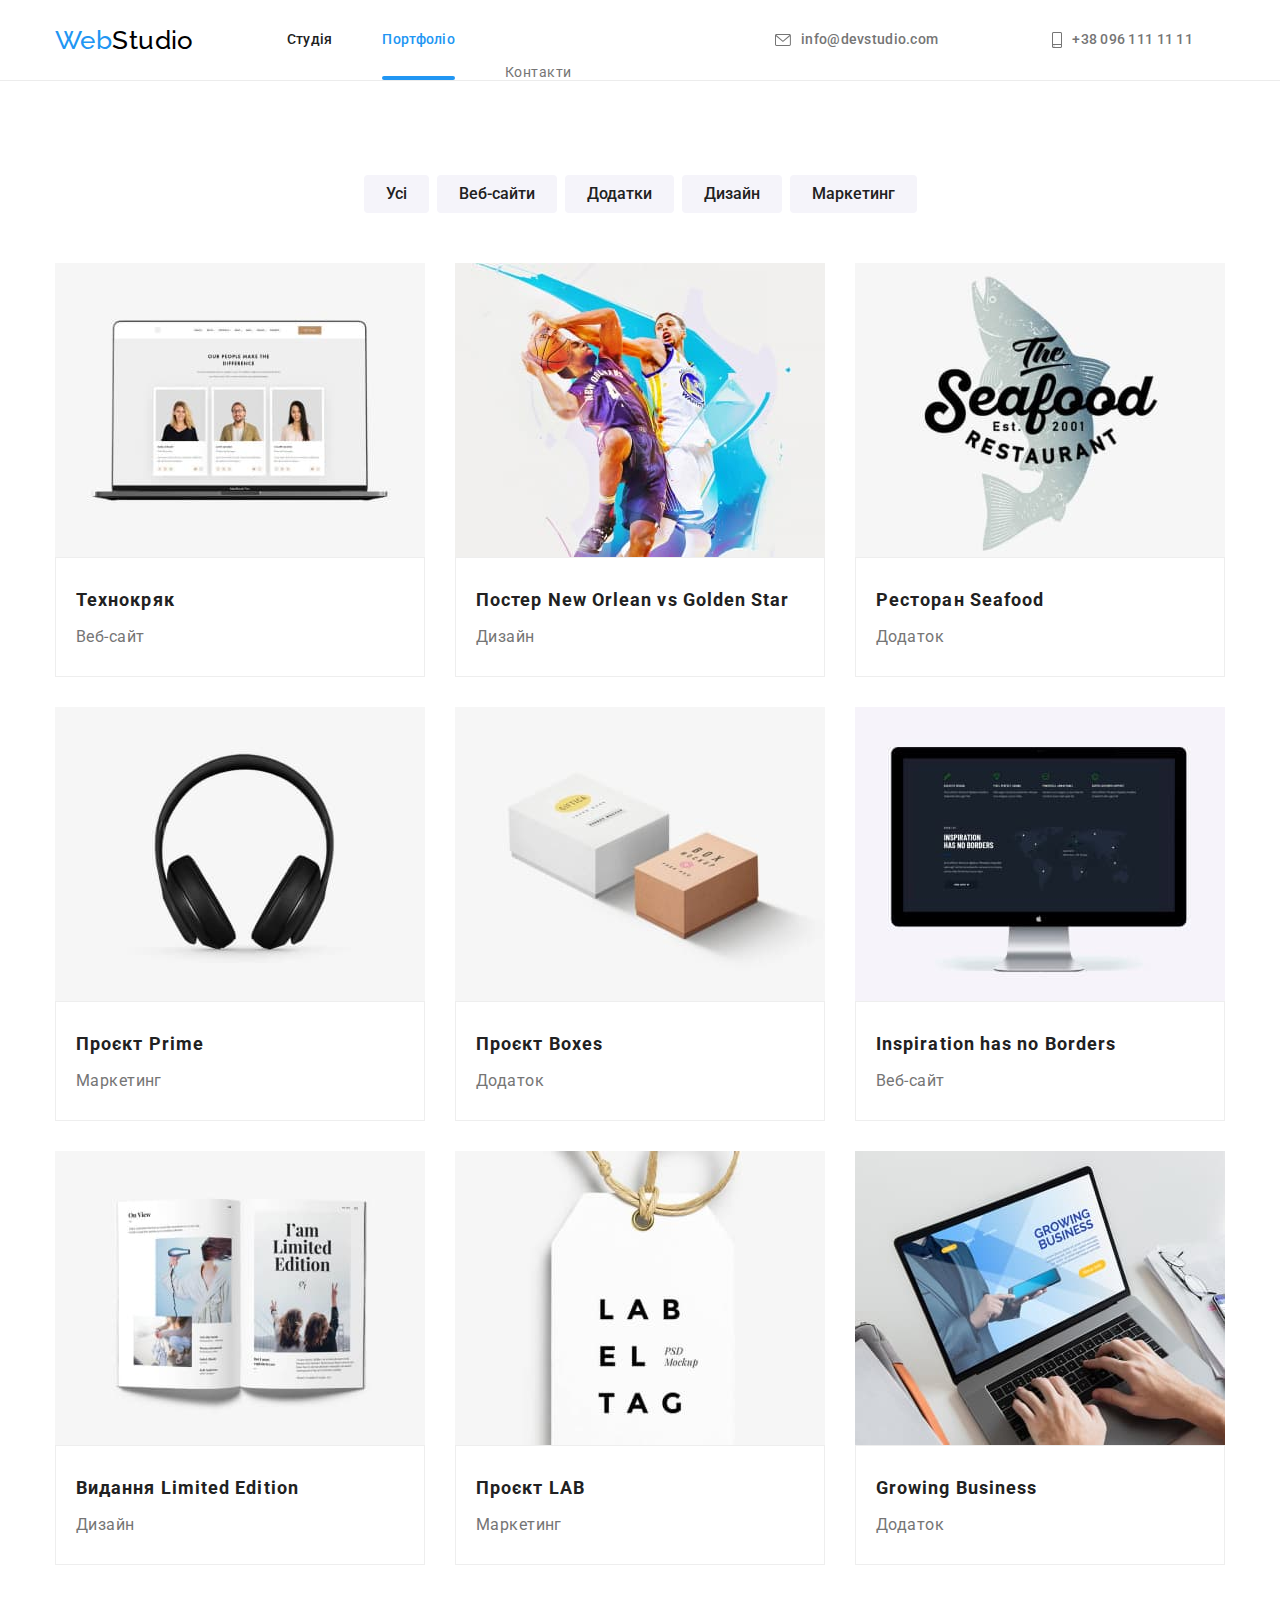
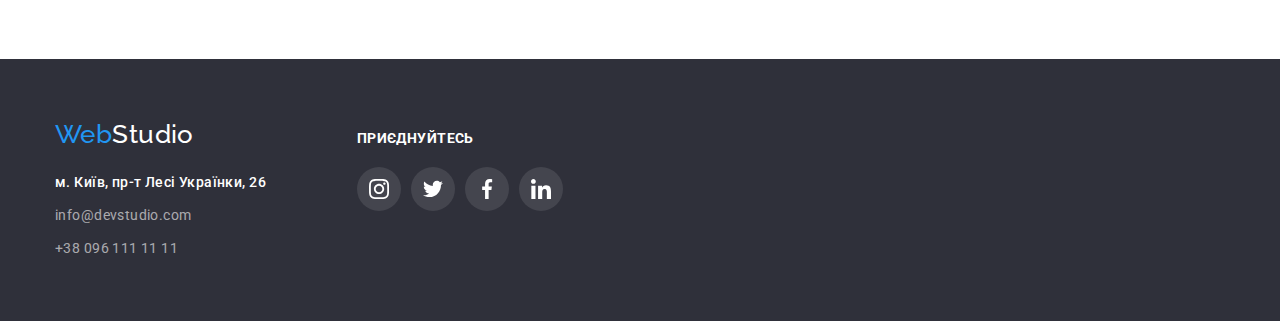
==== commit 55da5abc: "change" ====
--- a/portfolio.html
+++ b/portfolio.html
@@ -16,9 +16,10 @@
   <!-- Header -->
   <header class="page-header">
     <div class="container page-header-container">
+      <a class="logo" href="./index.html"><span class="part-web">Web</span>Studio</a>
       <!-- Nav -->
       <nav class="page-navigation">
-        <a class="logo" href="./index.html"><span class="part-web">Web</span>Studio</a>
+        
         <ul class="list navigation menu-list">
           <li class="list-item">
             <a class="list-link link" href="./index.html">Студія</a>
@@ -27,7 +28,7 @@
             <a class="list-link link current" href="./portfolio.html">Портфоліо</a>
           </li>
           <li class="list-item">
-            <a class="list-link link" hre=""></a>fКонтакти</a>
+            <a class="list-link link" href=""></a>Контакти</a>
           </li>
         </ul>
       </nav>
--- a/css/styles.css
+++ b/css/styles.css
@@ -86,10 +86,7 @@
 }
 
 .page-header {
-  /* padding-top: 20px;
-  padding-bottom: 25px; */
-
-  border-bottom: 1px solid var(--border-color-header);
+   border-bottom: 1px solid var(--border-color-header);
 }
 
 .page-navigation {
@@ -127,6 +124,7 @@
 }
 
 .list-link {
+  display: block;
   position: relative;
   line-height: 1.14;
   letter-spacing: 0.02em;
@@ -151,10 +149,10 @@
 .current::after {
   content: "";
   position: absolute;
-  display: block;
   width: 100%;
   height: 4px;
-  bottom: -1px;
+  bottom: 0;
+  left: 0;
   background-color: var(--accent-color);
   border-radius: 2px;
   transition: color var(--transition-color), backgraund var(--transition-bgc);
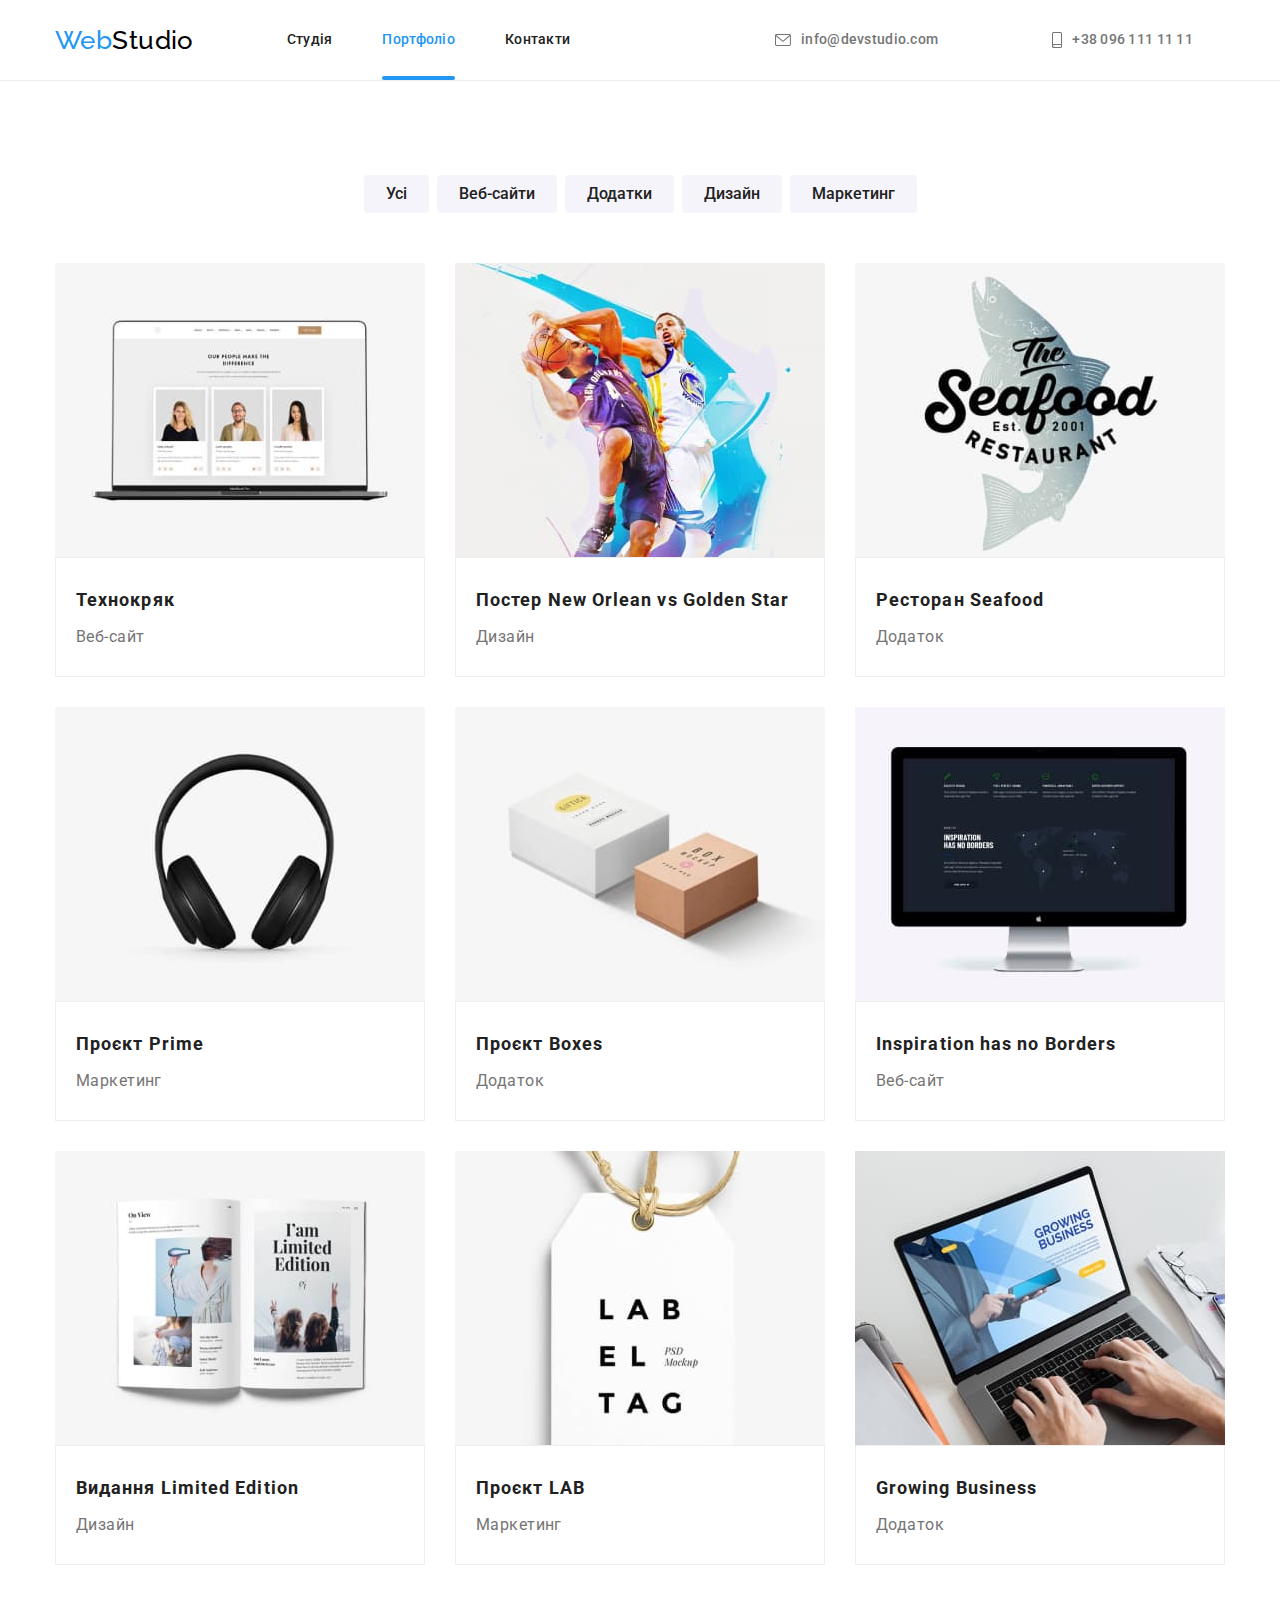
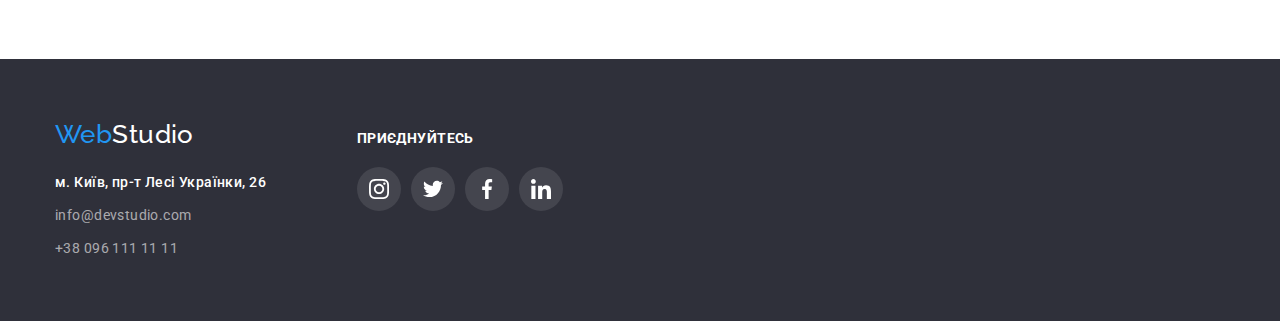
==== commit 8d26c9cf: "Update portfolio.html" ====
--- a/portfolio.html
+++ b/portfolio.html
@@ -28,7 +28,7 @@
             <a class="list-link link current" href="./portfolio.html">Портфоліо</a>
           </li>
           <li class="list-item">
-            <a class="list-link link" href=""></a>Контакти</a>
+            <a class="list-link link" href="">Контакти</a>
           </li>
         </ul>
       </nav>
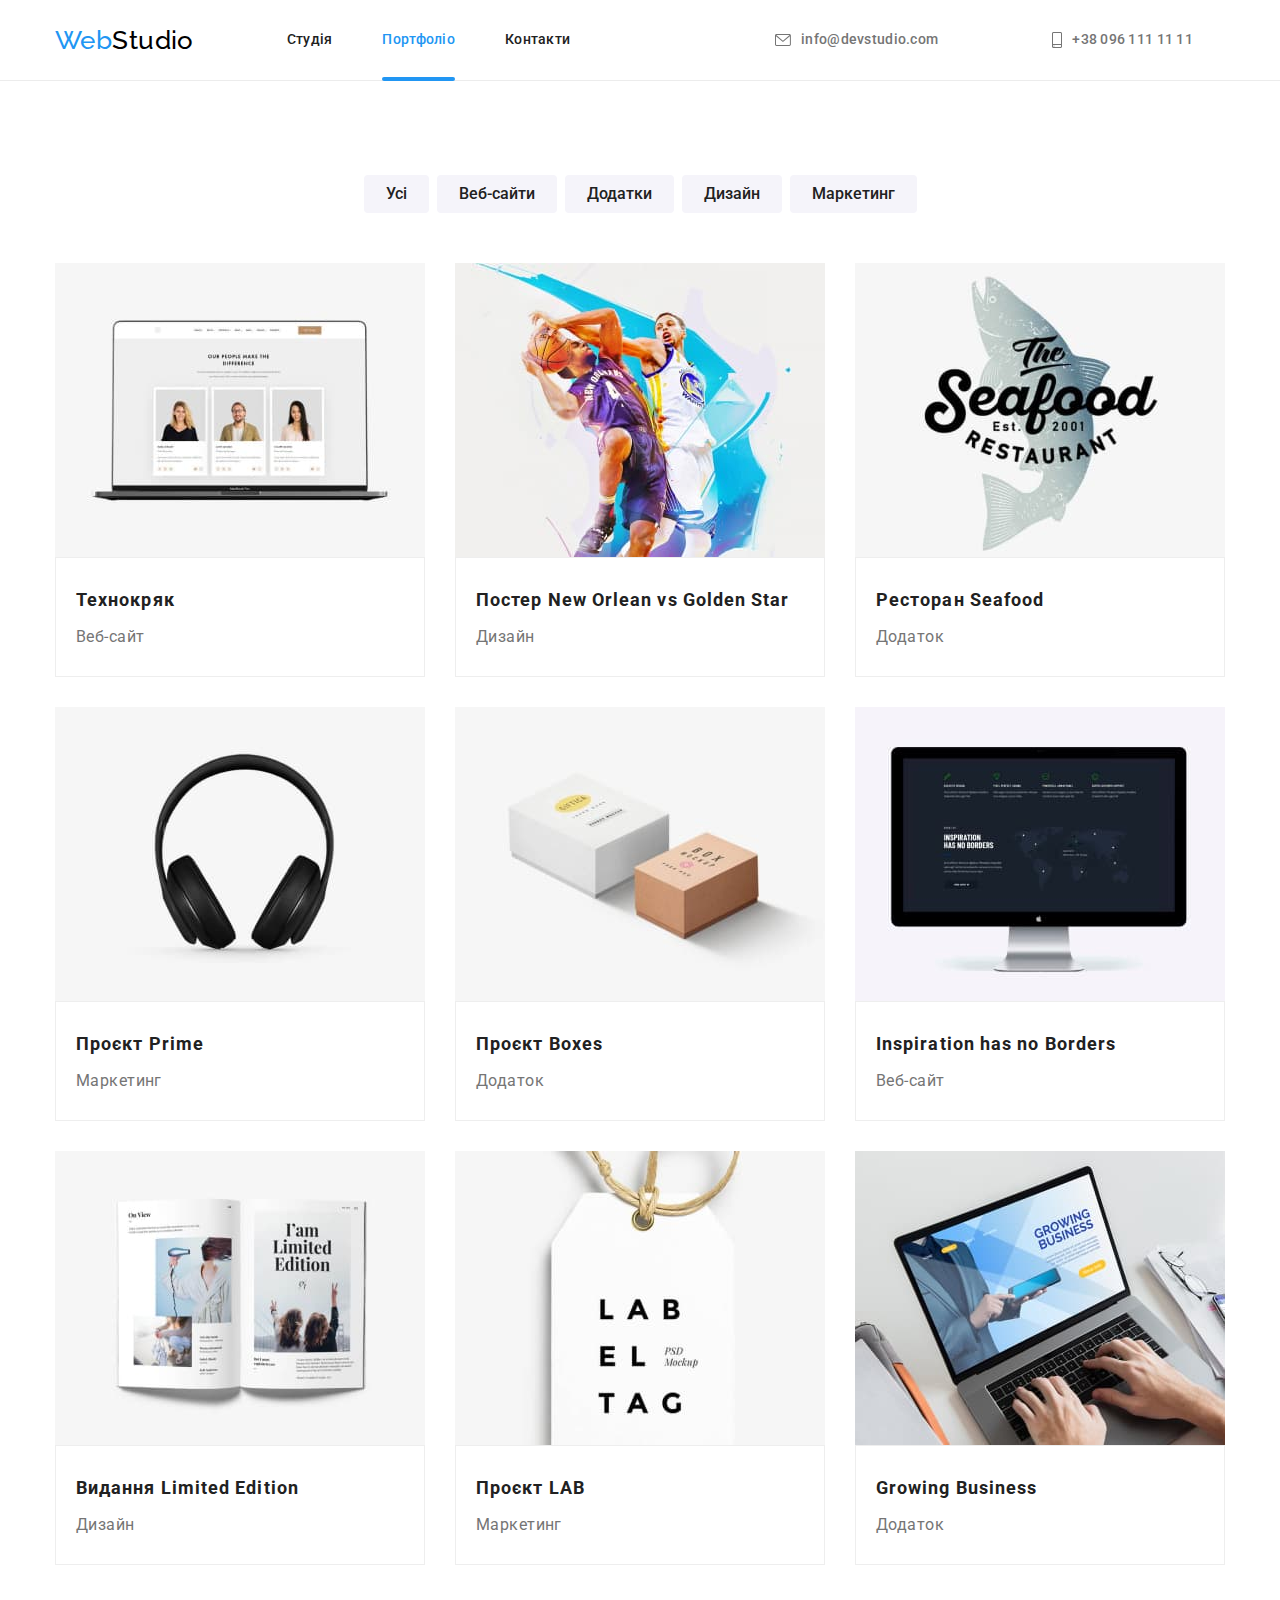
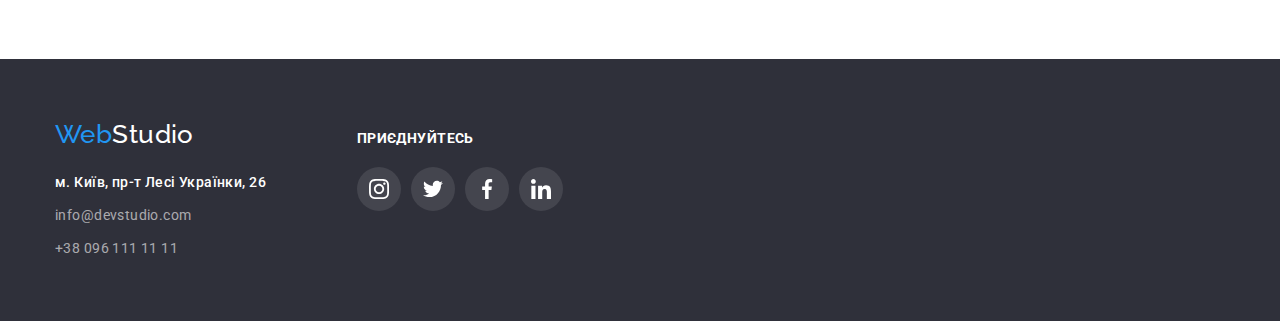
==== commit f8f1b322: "add" ====
--- a/portfolio.html
+++ b/portfolio.html
@@ -1,286 +1,355 @@
 <!DOCTYPE html>
 <html lang="uk">
+  <head>
+    <meta charset="UTF-8" />
+    <meta http-equiv="X-UA-Compatible" content="IE=edge" />
+    <meta name="viewport" content="width=device-width, initial-scale=1.0" />
+    <title>Portfolio</title>
+    <link
+      href="https://fonts.googleapis.com/css2?family=Raleway:wght@700&family=Roboto:wght@400;500;700;900&display=swap"
+      rel="stylesheet"
+    />
+    <link
+      rel="stylesheet"
+      href="https://cdn.jsdelivr.net/npm/modern-normalize@1.1.0/modern-normalize.min.css"
+    />
+    <link rel="stylesheet" href="./css/styles.css" />
+  </head>
 
-<head>
-  <meta charset="UTF-8" />
-  <meta http-equiv="X-UA-Compatible" content="IE=edge" />
-  <meta name="viewport" content="width=device-width, initial-scale=1.0" />
-  <title>Portfolio</title>
-  <link href="https://fonts.googleapis.com/css2?family=Raleway:wght@700&family=Roboto:wght@400;500;700;900&display=swap"
-    rel="stylesheet" />
-  <link rel="stylesheet" href="https://cdn.jsdelivr.net/npm/modern-normalize@1.1.0/modern-normalize.min.css" />
-  <link rel="stylesheet" href="./css/styles.css" />
-</head>
+  <body>
+    <!-- Header -->
+    <header class="page-header">
+      <div class="container page-header-container">
+        <a class="logo" href="./index.html"
+          ><span class="part-web">Web</span>Studio</a
+        >
+        <!-- Nav -->
+        <nav class="page-navigation">
+          <ul class="list navigation menu-list">
+            <li class="list-item">
+              <a class="list-link link" href="./index.html">Студія</a>
+            </li>
+            <li class="list-item">
+              <a class="list-link link current" href="./portfolio.html"
+                >Портфоліо</a
+              >
+            </li>
+            <li class="list-item">
+              <a class="list-link link" href="">Контакти</a>
+            </li>
+          </ul>
+        </nav>
 
-<body>
-  <!-- Header -->
-  <header class="page-header">
-    <div class="container page-header-container">
-      <a class="logo" href="./index.html"><span class="part-web">Web</span>Studio</a>
-      <!-- Nav -->
-      <nav class="page-navigation">
-        
-        <ul class="list navigation menu-list">
-          <li class="list-item">
-            <a class="list-link link" href="./index.html">Студія</a>
+        <ul class="list menu-list contacts">
+          <li>
+            <a class="email-header link" href="mailto:info@devstudio.com">
+              <svg class="icon-email" width="16" height="12">
+                <use href="./images/icons.svg#icon-email"></use></svg
+              >info@devstudio.com</a
+            >
           </li>
-          <li class="list-item">
-            <a class="list-link link current" href="./portfolio.html">Портфоліо</a>
-          </li>
-          <li class="list-item">
-            <a class="list-link link" href="">Контакти</a>
-          </li>
-        </ul>
-      </nav>
-
-      <ul class="list menu-list contacts">
-        <li>
-          <a class="email-header link" href="mailto:info@devstudio.com">
-            <svg class="icon-email" width="16" height="12">
-              <use href="./images/icons.svg#icon-email"></use>
-            </svg>info@devstudio.com</a>
-        </li>
-        <li>
-          <a class="phone-header link" href="tel:+380961111111">
-            <svg class="icon-phone" width="10" height="16">
-              <use href="./images/icons.svg#icon-phone"></use>
-            </svg>+38 096 111 11 11</a>
-        </li>
-      </ul>
-    </div>
-  </header>
-  <!-- Main -->
-  <main>
-    <!-- Section -->
-    <section class="section">
-      <div class="container">
-        <h1 class="visually-hidden">Портфоліо</h1>
-        <ul class="list buttons menu-buttons">
-          <li class="item-button">
-            <button type="button" class="button-link">Усі</button>
-          </li>
-          <li class="item-button">
-            <button type="button" class="button-link">Веб-сайти</button>
-          </li>
-          <li class="item-button">
-            <button type="button" class="button-link">Додатки</button>
-          </li>
-          <li class="item-button">
-            <button type="button" class="button-link">Дизайн</button>
-          </li>
-          <li class="item-button">
-            <button type="button" class="button-link">Маркетинг</button>
-          </li>
-        </ul>
-
-        <ul class="list img-block">
-          <li class="image img-card">
-            <a href="#" class="img-card-link">
-              <div class="overlay-portfolio">
-                <img src="./images/portfolio1.jpg"
-                  alt="Сторінка веб-сайту, на якому зображені портфоліо Sara Orant, Luke Jacobs, Claire Olson"
-                  width="370" />
-                <p class="overlay">
-                  Ресурс пропонує комплексні пропозиції з різним рівнем
-                  функціоналу та сервісів. Все це дозволить відвідувачу
-                  отримати вичерпні відомості про компанію чи приватну особу.
-                </p>
-              </div>
-              <div class="card">
-                <h2 class="title">Технокряк</h2>
-                <p class="open-cards">Веб-сайт</p>
-              </div>
-            </a>
-          </li>
-          <li class="image img-card">
-            <a class="img-card-link" href="#">
-              <div class="overlay-portfolio">
-                <img src="./images/portfolio2.jpg" alt="Постер з двома баскетболістами" width="370" />
-                <p class="overlay">
-                  Ресурс пропонує комплексні пропозиції з різним рівнем
-                  функціоналу та сервісів. Все це дозволить відвідувачу
-                  отримати вичерпні відомості про компанію чи приватну особу.
-                </p>
-              </div>
-              <div class="card">
-                <h2 class="title">Постер New Orlean vs Golden Star</h2>
-                <p class="open-cards">Дизайн</p>
-              </div>
-            </a>
-          </li>
-          <li class="image img-card">
-            <a class="img-card-link" href="">
-              <div class="overlay-portfolio">
-                <img src="./images/portfolio3.jpg" alt="Логотип ресторану Seafood  у вигляді риби" width="370" />
-                <p class="overlay">
-                  Ресурс пропонує комплексні пропозиції з різним рівнем
-                  функціоналу та сервісів. Все це дозволить відвідувачу
-                  отримати вичерпні відомості про компанію чи приватну особу.
-                </p>
-              </div>
-              <div class="card">
-                <h2 class="title">Ресторан Seafood</h2>
-                <p class="open-cards">Додаток</p>
-              </div>
-            </a>
-          </li>
-          <li class="image img-card">
-            <a class="img-card-link" href="">
-              <div class="overlay-portfolio">
-                <img src="./images/portfolio4.jpg" alt="Навушники" width="370" />
-                <p class="overlay">
-                  Ресурс пропонує комплексні пропозиції з різним рівнем
-                  функціоналу та сервісів. Все це дозволить відвідувачу
-                  отримати вичерпні відомості про компанію чи приватну особу.
-                </p>
-              </div>
-              <div class="card">
-                <h2 class="title">Проєкт Prime</h2>
-                <p class="open-cards">Маркетинг</p>
-              </div>
-            </a>
-          </li>
-          <li class="image img-card">
-            <a class="img-card-link" href="">
-              <div class="overlay-portfolio">
-                <img src="./images/portfolio5.jpg" alt="Коробка білого і коричневого кольорів" width="370" />
-                <p class="overlay">
-                  Ресурс пропонує комплексні пропозиції з різним рівнем
-                  функціоналу та сервісів. Все це дозволить відвідувачу
-                  отримати вичерпні відомості про компанію чи приватну особу.
-                </p>
-              </div>
-              <div class="card">
-                <h2 class="title">Проєкт Boxes</h2>
-                <p class="open-cards">Додаток</p>
-              </div>
-            </a>
-          </li>
-          <li class="image img-card">
-            <a class="img-card-link" href="">
-              <div class="overlay-portfolio">
-                <img src="./images/portfolio6.jpg" alt="Сторінка веб-сайту Inspiration has no Borders" width="370" />
-                <p class="overlay">
-                  Ресурс пропонує комплексні пропозиції з різним рівнем
-                  функціоналу та сервісів. Все це дозволить відвідувачу
-                  отримати вичерпні відомості про компанію чи приватну особу.
-                </p>
-              </div>
-              <div class="card">
-                <h2 class="title">Inspiration has no Borders</h2>
-                <p class="open-cards">Веб-сайт</p>
-              </div>
-            </a>
-          </li>
-          <li class="image img-card">
-            <a class="img-card-link" href="">
-              <div class="overlay-portfolio">
-                <img src="./images/portfolio7.jpg" alt="Видання Limited Edition" width="370" />
-                <p class="overlay">
-                  Ресурс пропонує комплексні пропозиції з різним рівнем
-                  функціоналу та сервісів. Все це дозволить відвідувачу
-                  отримати вичерпні відомості про компанію чи приватну особу.
-                </p>
-              </div>
-              <div class="card">
-                <h2 class="title">Видання Limited Edition</h2>
-                <p class="open-cards">Дизайн</p>
-              </div>
-            </a>
-          </li>
-          <li class="image img-card">
-            <a class="img-card-link" href="">
-              <div class="overlay-portfolio">
-                <img src="./images/portfolio8.jpg" alt="Біла бірка із написом LAB EL TAG" width="370" />
-                <p class="overlay">
-                  Ресурс пропонує комплексні пропозиції з різним рівнем
-                  функціоналу та сервісів. Все це дозволить відвідувачу
-                  отримати вичерпні відомості про компанію чи приватну особу.
-                </p>
-              </div>
-              <div class="card">
-                <h2 class="title">Проєкт LAB</h2>
-                <p class="open-cards">Маркетинг</p>
-              </div>
-            </a>
-          </li>
-          <li class="image img-card">
-            <a class="img-card-link" href="">
-              <div class="overlay-portfolio">
-                <img src="./images/portfolio9.jpg" alt="На ноутбуці зображений додаток Growing Business" width="370" />
-                <p class="overlay">
-                  Ресурс пропонує комплексні пропозиції з різним рівнем
-                  функціоналу та сервісів. Все це дозволить відвідувачу
-                  отримати вичерпні відомості про компанію чи приватну особу.
-                </p>
-              </div>
-              <div class="card">
-                <h2 class="title">Growing Business</h2>
-                <p class="open-cards">Додаток</p>
-              </div>
-            </a>
+          <li>
+            <a class="phone-header link" href="tel:+380961111111">
+              <svg class="icon-phone" width="10" height="16">
+                <use href="./images/icons.svg#icon-phone"></use></svg
+              >+38 096 111 11 11</a
+            >
           </li>
         </ul>
       </div>
-    </section>
-  </main>
+    </header>
+    <!-- Main -->
+    <main>
+      <!-- Section -->
+      <section class="section">
+        <div class="container">
+          <h1 class="visually-hidden">Портфоліо</h1>
+          <ul class="list buttons menu-buttons">
+            <li class="item-button">
+              <button type="button" class="button-link">Усі</button>
+            </li>
+            <li class="item-button">
+              <button type="button" class="button-link">Веб-сайти</button>
+            </li>
+            <li class="item-button">
+              <button type="button" class="button-link">Додатки</button>
+            </li>
+            <li class="item-button">
+              <button type="button" class="button-link">Дизайн</button>
+            </li>
+            <li class="item-button">
+              <button type="button" class="button-link">Маркетинг</button>
+            </li>
+          </ul>
 
-  <!-- Footer -->
-  <footer class="footer-portfolio">
-    <div class="container general-footer">
-      <div class="contacts-footer">
-        <a class="logo" href="./index.html"><span class="part-web">Web</span><span class="part-studio">Studio</span></a>
-        <address class="footer-address-list">
-          <ul class="list footer-link">
-            <li class="item-footer-link">
-              <a class="address-footer link" href="https://goo.gl/maps/8H2E5bX3g8Qr2Y2R6" target="_blank"
-                rel="noopener noreferrer nofollow ">м. Київ, пр-т Лесі Українки, 26</a>
-            </li>
-            <li class="item-footer-link">
-              <a class="email-footer link" href="mailto:info@devstudio.com">info@devstudio.com</a>
-            </li>
-            <li class="item-footer-link">
-              <a class="phone-number-footer link" href="tel:+380961111111">+38 096 111 11 11</a>
+          <ul class="list img-block">
+            <li class="image img-card">
+              <a href="#" class="img-card-link">
+                <div class="overlay-portfolio">
+                  <img
+                    src="./images/portfolio1.jpg"
+                    alt="Сторінка веб-сайту, на якому зображені портфоліо Sara Orant, Luke Jacobs, Claire Olson"
+                    width="370"
+                  />
+                  <p class="overlay">
+                    Ресурс пропонує комплексні пропозиції з різним рівнем
+                    функціоналу та сервісів. Все це дозволить відвідувачу
+                    отримати вичерпні відомості про компанію чи приватну особу.
+                  </p>
+                </div>
+                <div class="card">
+                  <h2 class="title">Технокряк</h2>
+                  <p class="open-cards">Веб-сайт</p>
+                </div>
+              </a>
+            </li>
+            <li class="image img-card">
+              <a class="img-card-link" href="#">
+                <div class="overlay-portfolio">
+                  <img
+                    src="./images/portfolio2.jpg"
+                    alt="Постер з двома баскетболістами"
+                    width="370"
+                  />
+                  <p class="overlay">
+                    Ресурс пропонує комплексні пропозиції з різним рівнем
+                    функціоналу та сервісів. Все це дозволить відвідувачу
+                    отримати вичерпні відомості про компанію чи приватну особу.
+                  </p>
+                </div>
+                <div class="card">
+                  <h2 class="title">Постер New Orlean vs Golden Star</h2>
+                  <p class="open-cards">Дизайн</p>
+                </div>
+              </a>
+            </li>
+            <li class="image img-card">
+              <a class="img-card-link" href="">
+                <div class="overlay-portfolio">
+                  <img
+                    src="./images/portfolio3.jpg"
+                    alt="Логотип ресторану Seafood  у вигляді риби"
+                    width="370"
+                  />
+                  <p class="overlay">
+                    Ресурс пропонує комплексні пропозиції з різним рівнем
+                    функціоналу та сервісів. Все це дозволить відвідувачу
+                    отримати вичерпні відомості про компанію чи приватну особу.
+                  </p>
+                </div>
+                <div class="card">
+                  <h2 class="title">Ресторан Seafood</h2>
+                  <p class="open-cards">Додаток</p>
+                </div>
+              </a>
+            </li>
+            <li class="image img-card">
+              <a class="img-card-link" href="">
+                <div class="overlay-portfolio">
+                  <img
+                    src="./images/portfolio4.jpg"
+                    alt="Навушники"
+                    width="370"
+                  />
+                  <p class="overlay">
+                    Ресурс пропонує комплексні пропозиції з різним рівнем
+                    функціоналу та сервісів. Все це дозволить відвідувачу
+                    отримати вичерпні відомості про компанію чи приватну особу.
+                  </p>
+                </div>
+                <div class="card">
+                  <h2 class="title">Проєкт Prime</h2>
+                  <p class="open-cards">Маркетинг</p>
+                </div>
+              </a>
+            </li>
+            <li class="image img-card">
+              <a class="img-card-link" href="">
+                <div class="overlay-portfolio">
+                  <img
+                    src="./images/portfolio5.jpg"
+                    alt="Коробка білого і коричневого кольорів"
+                    width="370"
+                  />
+                  <p class="overlay">
+                    Ресурс пропонує комплексні пропозиції з різним рівнем
+                    функціоналу та сервісів. Все це дозволить відвідувачу
+                    отримати вичерпні відомості про компанію чи приватну особу.
+                  </p>
+                </div>
+                <div class="card">
+                  <h2 class="title">Проєкт Boxes</h2>
+                  <p class="open-cards">Додаток</p>
+                </div>
+              </a>
+            </li>
+            <li class="image img-card">
+              <a class="img-card-link" href="">
+                <div class="overlay-portfolio">
+                  <img
+                    src="./images/portfolio6.jpg"
+                    alt="Сторінка веб-сайту Inspiration has no Borders"
+                    width="370"
+                  />
+                  <p class="overlay">
+                    Ресурс пропонує комплексні пропозиції з різним рівнем
+                    функціоналу та сервісів. Все це дозволить відвідувачу
+                    отримати вичерпні відомості про компанію чи приватну особу.
+                  </p>
+                </div>
+                <div class="card">
+                  <h2 class="title">Inspiration has no Borders</h2>
+                  <p class="open-cards">Веб-сайт</p>
+                </div>
+              </a>
+            </li>
+            <li class="image img-card">
+              <a class="img-card-link" href="">
+                <div class="overlay-portfolio">
+                  <img
+                    src="./images/portfolio7.jpg"
+                    alt="Видання Limited Edition"
+                    width="370"
+                  />
+                  <p class="overlay">
+                    Ресурс пропонує комплексні пропозиції з різним рівнем
+                    функціоналу та сервісів. Все це дозволить відвідувачу
+                    отримати вичерпні відомості про компанію чи приватну особу.
+                  </p>
+                </div>
+                <div class="card">
+                  <h2 class="title">Видання Limited Edition</h2>
+                  <p class="open-cards">Дизайн</p>
+                </div>
+              </a>
+            </li>
+            <li class="image img-card">
+              <a class="img-card-link" href="">
+                <div class="overlay-portfolio">
+                  <img
+                    src="./images/portfolio8.jpg"
+                    alt="Біла бірка із написом LAB EL TAG"
+                    width="370"
+                  />
+                  <p class="overlay">
+                    Ресурс пропонує комплексні пропозиції з різним рівнем
+                    функціоналу та сервісів. Все це дозволить відвідувачу
+                    отримати вичерпні відомості про компанію чи приватну особу.
+                  </p>
+                </div>
+                <div class="card">
+                  <h2 class="title">Проєкт LAB</h2>
+                  <p class="open-cards">Маркетинг</p>
+                </div>
+              </a>
+            </li>
+            <li class="image img-card">
+              <a class="img-card-link" href="">
+                <div class="overlay-portfolio">
+                  <img
+                    src="./images/portfolio9.jpg"
+                    alt="На ноутбуці зображений додаток Growing Business"
+                    width="370"
+                  />
+                  <p class="overlay">
+                    Ресурс пропонує комплексні пропозиції з різним рівнем
+                    функціоналу та сервісів. Все це дозволить відвідувачу
+                    отримати вичерпні відомості про компанію чи приватну особу.
+                  </p>
+                </div>
+                <div class="card">
+                  <h2 class="title">Growing Business</h2>
+                  <p class="open-cards">Додаток</p>
+                </div>
+              </a>
             </li>
           </ul>
-        </address>
+        </div>
+      </section>
+    </main>
+
+    <!-- Footer -->
+    <footer class="footer-portfolio">
+      <div class="container general-footer">
+        <div class="contacts-footer">
+          <a class="logo" href="./index.html"
+            ><span class="part-web">Web</span
+            ><span class="part-studio">Studio</span></a
+          >
+          <address class="footer-address-list">
+            <ul class="list footer-link">
+              <li class="item-footer-link">
+                <a
+                  class="address-footer link"
+                  href="https://goo.gl/maps/8H2E5bX3g8Qr2Y2R6"
+                  target="_blank"
+                  rel="noopener noreferrer nofollow "
+                  >м. Київ, пр-т Лесі Українки, 26</a
+                >
+              </li>
+              <li class="item-footer-link">
+                <a class="email-footer link" href="mailto:info@devstudio.com"
+                  >info@devstudio.com</a
+                >
+              </li>
+              <li class="item-footer-link">
+                <a class="phone-number-footer link" href="tel:+380961111111"
+                  >+38 096 111 11 11</a
+                >
+              </li>
+            </ul>
+          </address>
+        </div>
+        <div class="social-icon-footer">
+          <h2 class="title-icon-footer">Приєднуйтесь</h2>
+          <ul class="social-list-footer list">
+            <li class="social-list-item">
+              <a href="" class="icon-footer">
+                <svg
+                  lang="en"
+                  aria-label="instagram icon"
+                  class="social-list-icon-footer"
+                >
+                  <use href="./images/icons.svg#icon-instagram"></use>
+                </svg>
+              </a>
+            </li>
+            <li class="social-list-item">
+              <a href="" class="icon-footer">
+                <svg
+                  lang="en"
+                  aria-label="twitter icon"
+                  class="social-list-icon-footer"
+                >
+                  <use href="./images/icons.svg#icon-twitter"></use>
+                </svg>
+              </a>
+            </li>
+            <li class="social-list-item">
+              <a href="" class="icon-footer">
+                <svg
+                  lang="en"
+                  aria-label="facebook icon"
+                  class="social-list-icon-footer"
+                >
+                  <use href="./images/icons.svg#icon-facebook"></use>
+                </svg>
+              </a>
+            </li>
+            <li class="social-list-item">
+              <a href="" class="icon-footer">
+                <svg
+                  lang="en"
+                  aria-label="linkedin icon"
+                  class="social-list-icon-footer"
+                >
+                  <use href="./images/icons.svg#icon-linkedin"></use>
+                </svg>
+              </a>
+            </li>
+          </ul>
+        </div>
       </div>
-      <div class="social-icon-footer">
-        <h2 class="title-icon-footer">Приєднуйтесь</h2>
-        <ul class="social-list-footer list">
-          <li class="social-list-item">
-            <a href="" class="icon-footer">
-              <svg lang="en" aria-label="instagram icon" class="social-list-icon-footer">
-                <use href="./images/icons.svg#icon-instagram"></use>
-              </svg>
-            </a>
-          </li>
-          <li class="social-list-item">
-            <a href="" class="icon-footer">
-              <svg lang="en" aria-label="twitter icon" class="social-list-icon-footer">
-                <use href="./images/icons.svg#icon-twitter"></use>
-              </svg>
-            </a>
-          </li>
-          <li class="social-list-item">
-            <a href="" class="icon-footer">
-              <svg lang="en" aria-label="facebook icon" class="social-list-icon-footer">
-                <use href="./images/icons.svg#icon-facebook"></use>
-              </svg>
-            </a>
-          </li>
-          <li class="social-list-item">
-            <a href="" class="icon-footer">
-              <svg lang="en" aria-label="linkedin icon" class="social-list-icon-footer">
-                <use href="./images/icons.svg#icon-linkedin"></use>
-              </svg>
-            </a>
-          </li>
-        </ul>
-      </div>
-    </div>
-  </footer>
-
-</body>
-
-</html>+    </footer>
+  </body>
+</html>
--- a/css/styles.css
+++ b/css/styles.css
@@ -86,7 +86,7 @@
 }
 
 .page-header {
-   border-bottom: 1px solid var(--border-color-header);
+  border-bottom: 1px solid var(--border-color-header);
 }
 
 .page-navigation {
@@ -132,7 +132,6 @@
   padding-bottom: 32px;
   font-weight: 500;
 
-
   color: var(--main-text-color-dark);
   transition: color var(--transition-color);
 }
@@ -151,7 +150,7 @@
   position: absolute;
   width: 100%;
   height: 4px;
-  bottom: 0;
+  bottom: -1px;
   left: 0;
   background-color: var(--accent-color);
   border-radius: 2px;
@@ -207,8 +206,10 @@
   background: var(--background-hero);
   padding: 200px 0px;
   background-color: var(--background-color-hero);
-  background-image: linear-gradient(rgba(47, 48, 58, 0.4),
-      rgba(47, 48, 58, 0.4)),
+  background-image: linear-gradient(
+      rgba(47, 48, 58, 0.4),
+      rgba(47, 48, 58, 0.4)
+    ),
     url("../images/hero/bg.jpg");
   background-position: center;
   background-repeat: no-repeat;
@@ -441,7 +442,6 @@
   color: var(--secondary-text-color-light);
   background: rgba(47, 48, 58, 0.8);
   transform: translateY(-100%);
-
 }
 
 .overlay-img-card {
@@ -569,6 +569,7 @@
 .address-footer {
   font-style: normal;
   color: var(--secondary-text-color-light);
+  transition: color var(--transition-color);
 }
 
 .email-footer,
@@ -642,7 +643,6 @@
   width: 100%;
   height: 100%;
 
-
   background-color: rgba(0, 0, 0, 0.5);
   transition: opacity 250ms ease, visibility 250ms ease;
 }
@@ -651,7 +651,6 @@
   opacity: 0;
   visibility: hidden;
   pointer-events: none;
-
 }
 
 .modal {
@@ -665,7 +664,6 @@
   box-shadow: 0px 1px 3px rgba(0, 0, 0, 0.12), 0px 1px 1px rgba(0, 0, 0, 0.14),
     0px 2px 1px rgba(0, 0, 0, 0.2);
   border-radius: 4px;
-
 }
 
 .modal-close-btn {
@@ -682,9 +680,8 @@
   left: auto;
   top: 8px;
   right: 8px;
-
 }
 
 .icon-close {
   fill: #000000;
-}+}
